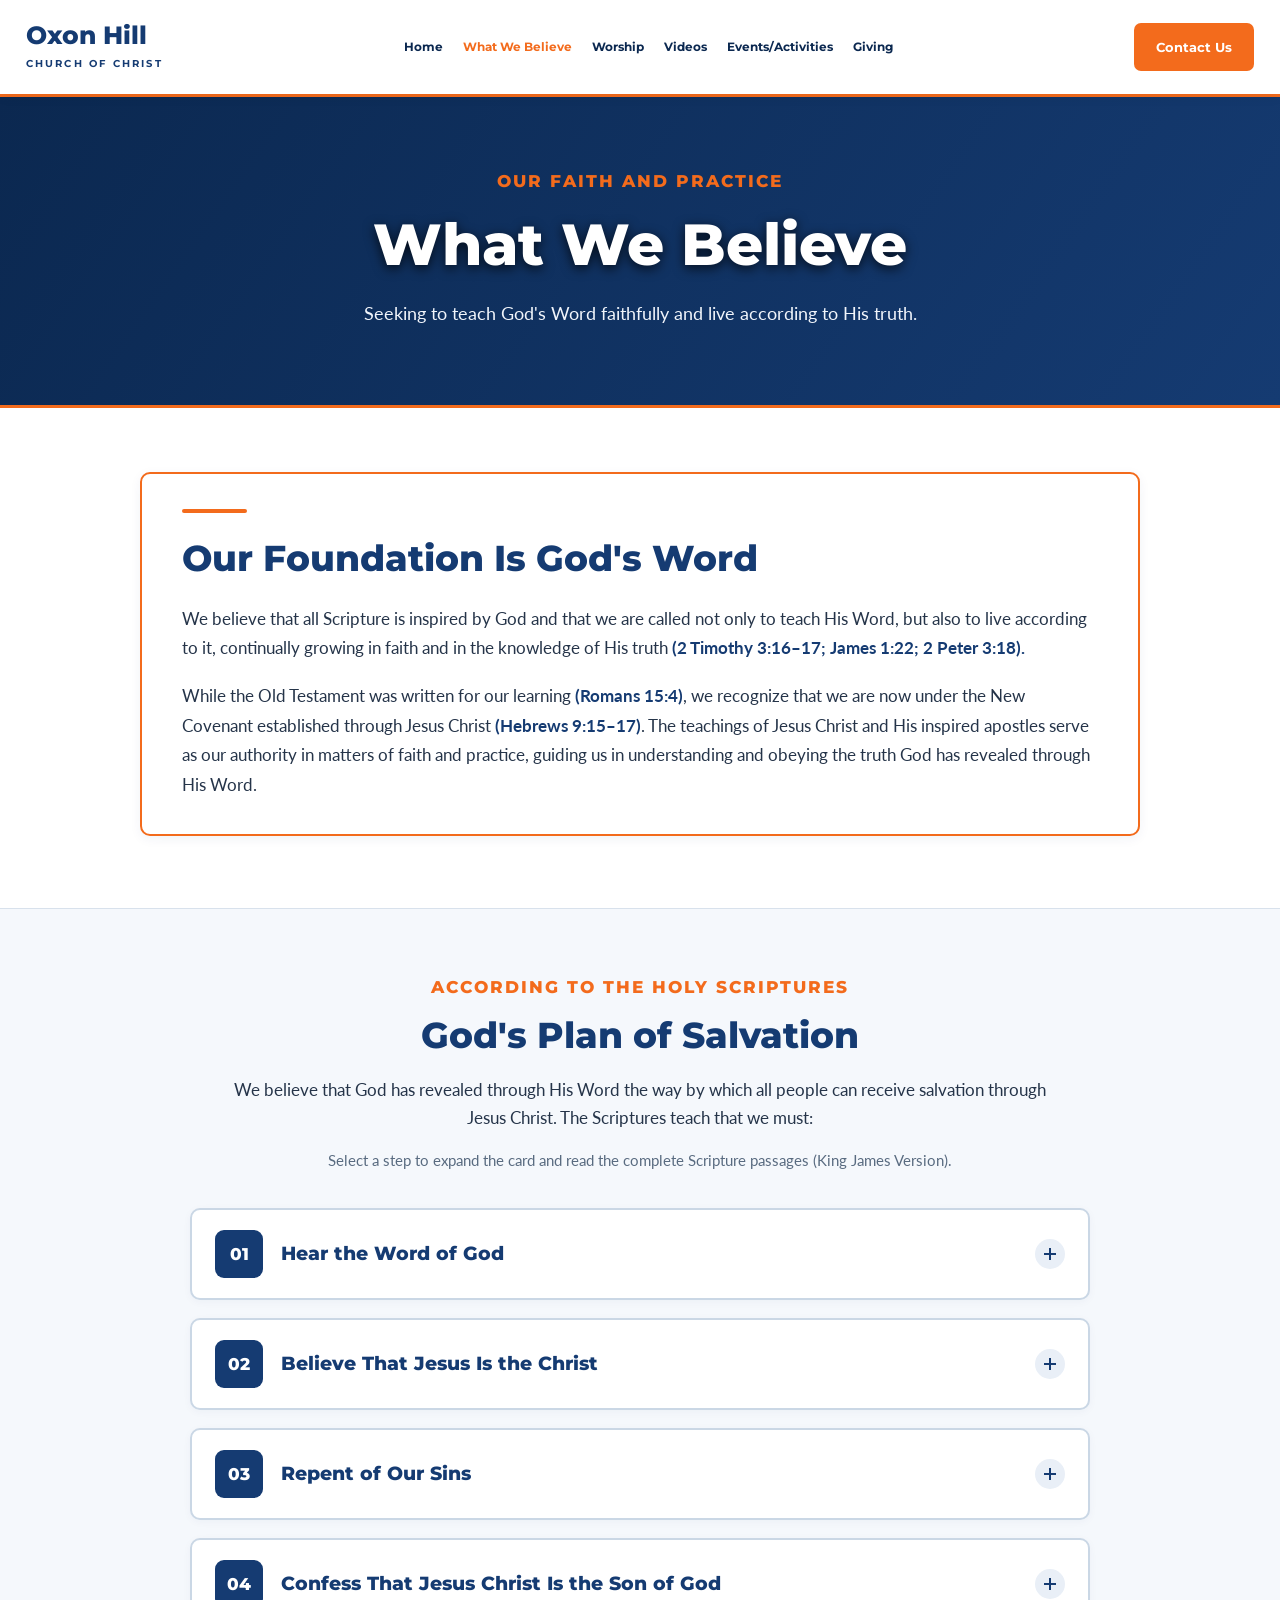
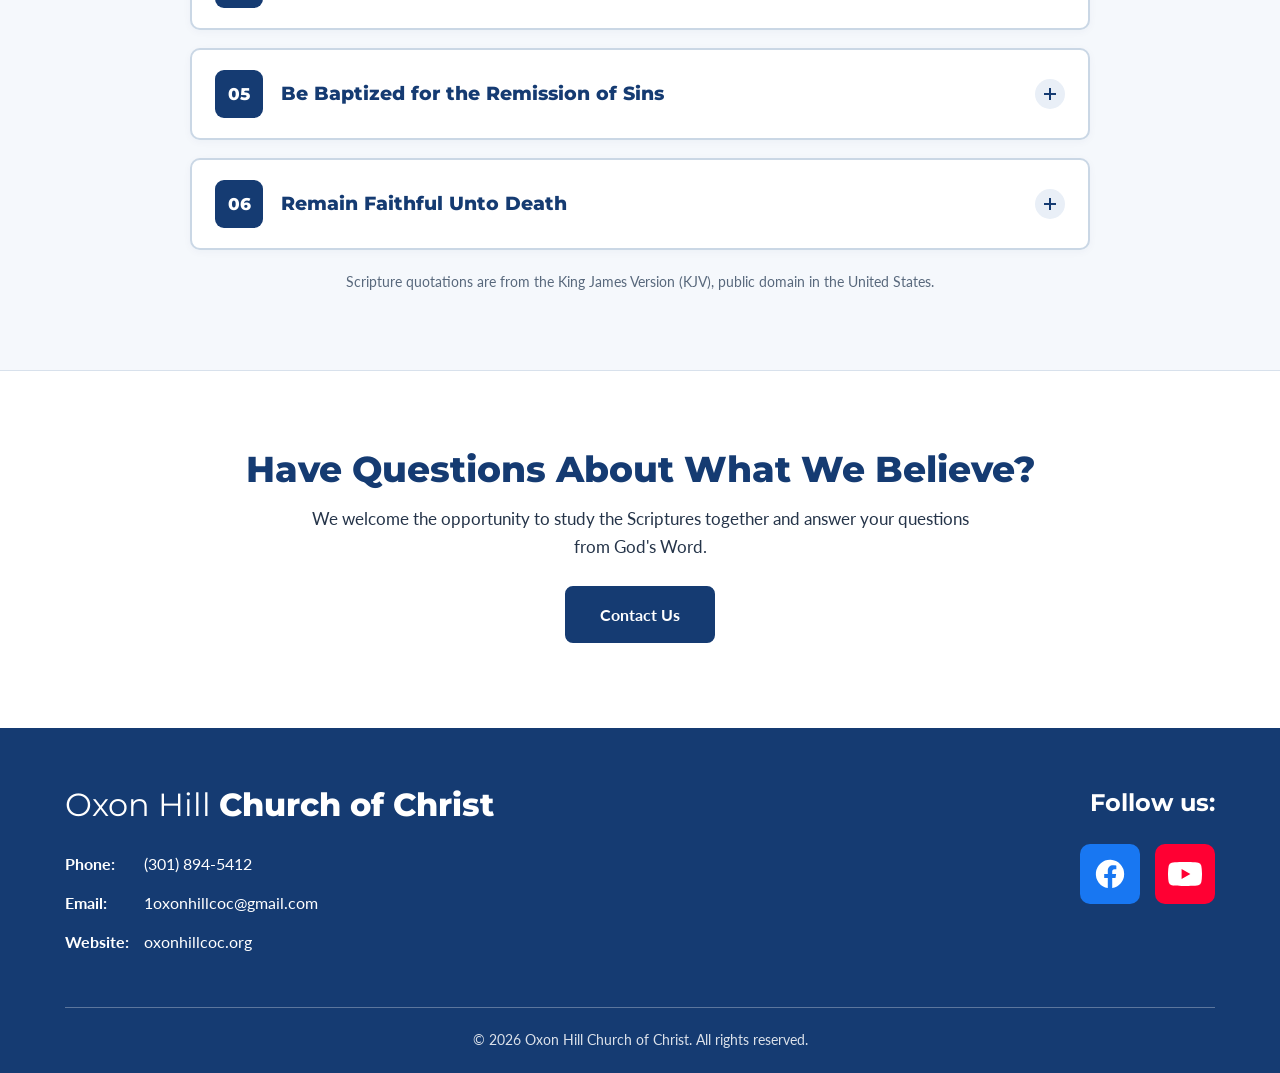
==== beliefs.html @ 33406e75 "Refactor mobile navigation and card animations" ====
<!DOCTYPE html>
<html lang="en">

<head>
  <meta charset="UTF-8">
  <meta name="viewport"
        content="width=device-width, initial-scale=1.0">

  <meta name="description"
        content="Learn what Oxon Hill Church of Christ believes about Scripture, the New Covenant, and God's plan of salvation.">

  <title>What We Believe | Oxon Hill Church of Christ</title>

  <!-- GOOGLE FONTS -->
  <link rel="preconnect" href="https://fonts.googleapis.com">
  <link rel="preconnect" href="https://fonts.gstatic.com" crossorigin>

  <link
    href="https://fonts.googleapis.com/css2?family=Lato:wght@400;700&family=Montserrat:wght@400;500;600;700;800;900&display=swap"
    rel="stylesheet">

  <link rel="stylesheet" href="./beliefs.css">
</head>

<body>

  <!-- OVAL SPOTLIGHT OVERLAY -->
  <div class="salvation-spotlight-overlay"
       aria-hidden="true"></div>

  <!-- HEADER -->
  <header class="site-header">

    <div class="header-container">

      <a href="./Index2.html"
         class="site-logo"
         aria-label="Oxon Hill Church of Christ Home">

        <span class="logo-name">Oxon Hill</span>
        <span class="logo-subtitle">CHURCH OF CHRIST</span>

      </a>

      <nav class="main-nav"
           id="main-navigation"
           aria-label="Main navigation">

        <a href="./Index2.html" class="nav-link">
          Home
        </a>

        <a href="./beliefs.html"
           class="nav-link active"
           aria-current="page">
          What We Believe
        </a>

        <a href="./worship.html" class="nav-link">
          Worship
        </a>

        <a href="./videos.html" class="nav-link">
          Videos
        </a>

        <a href="./events.html" class="nav-link">
          Events/Activities
        </a>

        <a href="./giving.html" class="nav-link">
          Giving
        </a>

      </nav>

      <button class="menu-toggle"
              type="button"
              aria-label="Toggle navigation"
              aria-controls="main-navigation"
              aria-expanded="false">

        <span></span>
        <span></span>
        <span></span>

      </button>

      <a href="./ContactPage.html" class="contact-button">
        Contact Us
      </a>

    </div>

  </header>

  <main>

    <!-- PAGE BANNER -->
    <section class="page-hero" aria-labelledby="page-title">

      <div class="hero-inner">

        <p class="eyebrow">Our Faith and Practice</p>

        <h1 id="page-title">What We Believe</h1>

        <p>
          Seeking to teach God's Word faithfully
          and live according to His truth.
        </p>

      </div>

    </section>

    <!-- OUR FOUNDATION -->
    <section class="beliefs-intro content-width"
             aria-labelledby="scripture-heading">

      <div class="intro-accent" aria-hidden="true"></div>

      <h2 id="scripture-heading">
        Our Foundation Is God's Word
      </h2>

      <p>
        We believe that all Scripture is inspired by God
        and that we are called not only to teach His Word,
        but also to live according to it, continually
        growing in faith and in the knowledge of His truth
        <span class="references">
          (2 Timothy 3:16–17; James 1:22; 2 Peter 3:18).
        </span>
      </p>

      <p>
        While the Old Testament was written for our learning
        <span class="references">(Romans 15:4)</span>,
        we recognize that we are now under the New Covenant
        established through Jesus Christ
        <span class="references">(Hebrews 9:15–17)</span>.
        The teachings of Jesus Christ and His inspired apostles
        serve as our authority in matters of faith and practice,
        guiding us in understanding and obeying the truth
        God has revealed through His Word.
      </p>

    </section>

    <!-- GOD'S PLAN OF SALVATION -->
    <section class="salvation-section"
             aria-labelledby="salvation-heading">

      <div class="content-width">

        <div class="section-intro">

          <p class="eyebrow">
            According to the Holy Scriptures
          </p>

          <h2 id="salvation-heading">
            God's Plan of Salvation
          </h2>

          <p>
            We believe that God has revealed through His Word
            the way by which all people can receive salvation
            through Jesus Christ. The Scriptures teach
            that we must:
          </p>

          <p class="expand-hint">
            Select a step to expand the card and read
            the complete Scripture passages
            (King James Version).
          </p>

        </div>

        <div class="steps-list">

          <!-- STEP 1: HEAR -->
          <details class="step-card">

            <summary>
              <span class="step-number">01</span>
              <span class="step-heading">
                Hear the Word of God
              </span>
              <span class="step-toggle" aria-hidden="true"></span>
            </summary>

            <div class="step-content">

              <p>
                Faith comes through hearing the Word of God.
                We must first hear the message of Christ
                to understand what God calls us to
                believe and obey.
              </p>

              <div class="passage-list">

                <blockquote class="scripture-passage">
                  <strong class="verse-reference">
                    Romans 10:17 (KJV)
                  </strong>
                  <p>
                    So then faith cometh by hearing,
                    and hearing by the word of God.
                  </p>
                </blockquote>

              </div>

            </div>

          </details>

          <!-- STEP 2: BELIEVE -->
          <details class="step-card">

            <summary>
              <span class="step-number">02</span>
              <span class="step-heading">
                Believe That Jesus Is the Christ
              </span>
              <span class="step-toggle" aria-hidden="true"></span>
            </summary>

            <div class="step-content">

              <p>
                We must believe that Jesus is the Christ,
                the Son of God, and trust in Him as
                the One through whom salvation is offered.
              </p>

              <div class="passage-list">

                <blockquote class="scripture-passage">
                  <strong class="verse-reference">
                    John 3:16 (KJV)
                  </strong>
                  <p>
                    For God so loved the world, that he gave
                    his only begotten Son, that whosoever
                    believeth in him should not perish,
                    but have everlasting life.
                  </p>
                </blockquote>

                <blockquote class="scripture-passage">
                  <strong class="verse-reference">
                    John 8:24 (KJV)
                  </strong>
                  <p>
                    I said therefore unto you, that ye shall
                    die in your sins: for if ye believe not
                    that I am he, ye shall die in your sins.
                  </p>
                </blockquote>

              </div>

            </div>

          </details>

          <!-- STEP 3: REPENT -->
          <details class="step-card">

            <summary>
              <span class="step-number">03</span>
              <span class="step-heading">
                Repent of Our Sins
              </span>
              <span class="step-toggle" aria-hidden="true"></span>
            </summary>

            <div class="step-content">

              <p>
                Repentance is a change of heart and direction:
                turning away from sin and turning toward
                God in obedience to His will.
              </p>

              <div class="passage-list">

                <blockquote class="scripture-passage">
                  <strong class="verse-reference">
                    Luke 13:3 (KJV)
                  </strong>
                  <p>
                    I tell you, Nay: but, except ye repent,
                    ye shall all likewise perish.
                  </p>
                </blockquote>

                <blockquote class="scripture-passage">
                  <strong class="verse-reference">
                    Acts 17:30 (KJV)
                  </strong>
                  <p>
                    And the times of this ignorance God
                    winked at; but now commandeth all men
                    every where to repent:
                  </p>
                </blockquote>

              </div>

            </div>

          </details>

          <!-- STEP 4: CONFESS -->
          <details class="step-card">

            <summary>
              <span class="step-number">04</span>
              <span class="step-heading">
                Confess That Jesus Christ Is the Son of God
              </span>
              <span class="step-toggle" aria-hidden="true"></span>
            </summary>

            <div class="step-content">

              <p>
                Our faith in Christ is not something to conceal.
                We openly confess our belief in Jesus Christ
                and acknowledge Him as Lord.
              </p>

              <div class="passage-list">

                <blockquote class="scripture-passage">
                  <strong class="verse-reference">
                    Romans 10:9 (KJV)
                  </strong>
                  <p>
                    That if thou shalt confess with thy mouth
                    the Lord Jesus, and shalt believe in thine
                    heart that God hath raised him from the
                    dead, thou shalt be saved.
                  </p>
                </blockquote>

                <blockquote class="scripture-passage">
                  <strong class="verse-reference">
                    Romans 10:10 (KJV)
                  </strong>
                  <p>
                    For with the heart man believeth unto
                    righteousness; and with the mouth
                    confession is made unto salvation.
                  </p>
                </blockquote>

              </div>

            </div>

          </details>

          <!-- STEP 5: BAPTISM -->
          <details class="step-card">

            <summary>
              <span class="step-number">05</span>
              <span class="step-heading">
                Be Baptized for the Remission of Sins
              </span>
              <span class="step-toggle" aria-hidden="true"></span>
            </summary>

            <div class="step-content">

              <p>
                The Scriptures connect baptism with calling
                on the Lord, the washing away of sins,
                and salvation. We teach baptism as part
                of the response of faith and obedience
                to the gospel.
              </p>

              <div class="passage-list">

                <blockquote class="scripture-passage">
                  <strong class="verse-reference">
                    Acts 22:16 (KJV)
                  </strong>
                  <p>
                    And now why tarriest thou? arise, and
                    be baptized, and wash away thy sins,
                    calling on the name of the Lord.
                  </p>
                </blockquote>

                <blockquote class="scripture-passage">
                  <strong class="verse-reference">
                    1 Peter 3:21 (KJV)
                  </strong>
                  <p>
                    The like figure whereunto even baptism
                    doth also now save us (not the putting
                    away of the filth of the flesh, but the
                    answer of a good conscience toward God,)
                    by the resurrection of Jesus Christ:
                  </p>
                </blockquote>

                <blockquote class="scripture-passage">
                  <strong class="verse-reference">
                    Mark 16:16 (KJV)
                  </strong>
                  <p>
                    He that believeth and is baptized shall
                    be saved; but he that believeth not
                    shall be damned.
                  </p>
                </blockquote>

              </div>

            </div>

          </details>

          <!-- STEP 6: REMAIN FAITHFUL -->
          <details class="step-card">

            <summary>
              <span class="step-number">06</span>
              <span class="step-heading">
                Remain Faithful Unto Death
              </span>
              <span class="step-toggle" aria-hidden="true"></span>
            </summary>

            <div class="step-content">

              <p>
                Following Christ is a lifelong commitment.
                We strive to remain faithful to Him,
                even in the face of hardship,
                with the hope of the crown of life.
              </p>

              <div class="passage-list">

                <blockquote class="scripture-passage">
                  <strong class="verse-reference">
                    Revelation 2:10 (KJV)
                  </strong>
                  <p>
                    Fear none of those things which thou
                    shalt suffer: behold, the devil shall
                    cast some of you into prison, that ye
                    may be tried; and ye shall have
                    tribulation ten days: be thou faithful
                    unto death, and I will give thee
                    a crown of life.
                  </p>
                </blockquote>

              </div>

            </div>

          </details>

        </div>

        <p class="translation-note">
          Scripture quotations are from the
          King James Version (KJV),
          public domain in the United States.
        </p>

      </div>

    </section>

    <!-- CLOSING INVITATION -->
    <section class="closing-section content-width">

      <h2>Have Questions About What We Believe?</h2>

      <p>
        We welcome the opportunity to study the Scriptures
        together and answer your questions from God's Word.
      </p>

      <a href="./ContactPage.html" class="closing-button">
        Contact Us
      </a>

    </section>

  </main>

  <!-- FOOTER -->
  <footer class="site-footer">

    <div class="footer-container">

      <div class="footer-left">

        <h2 class="footer-church-name">
          Oxon Hill <strong>Church of Christ</strong>
        </h2>

        <div class="footer-contact">

          <p>
            <span class="footer-contact-label">Phone:</span>
            <a href="tel:3018945412">
              (301) 894-5412
            </a>
          </p>

          <p>
            <span class="footer-contact-label">Email:</span>
            <a href="mailto:1oxonhillcoc@gmail.com">
              1oxonhillcoc@gmail.com
            </a>
          </p>

          <p>
            <span class="footer-contact-label">Website:</span>
            <a href="https://oxonhillcoc.org">
              oxonhillcoc.org
            </a>
          </p>

        </div>

      </div>

      <div class="footer-right">

        <h3>Follow us:</h3>

        <div class="footer-social-links">

          <!-- FACEBOOK -->
          <a
            href="https://www.facebook.com/p/Oxon-Hill-Church-of-Christ-100064627841522/"
            class="footer-social-icon footer-facebook"
            aria-label="Follow us on Facebook"
            title="Facebook"
            target="_blank"
            rel="noopener noreferrer">

            <svg viewBox="0 0 24 24"
                 aria-hidden="true"
                 focusable="false">

              <path fill="currentColor"
                d="M22 12a10 10 0 1 0-11.56 9.88v-6.99H7.9V12h2.54V9.8c0-2.51 1.49-3.89 3.78-3.89 1.1 0 2.25.2 2.25.2v2.47H15.2c-1.25 0-1.64.77-1.64 1.56V12h2.78l-.44 2.89h-2.34v6.99A10 10 0 0 0 22 12Z">
              </path>

            </svg>

          </a>

          <!-- YOUTUBE -->
          <a
            href="https://www.youtube.com/channel/UCO5NVNcjxsgcHHzc_xCSlww"
            class="footer-social-icon footer-youtube"
            aria-label="Follow us on YouTube"
            title="YouTube"
            target="_blank"
            rel="noopener noreferrer">

            <svg viewBox="0 0 24 24"
                 aria-hidden="true"
                 focusable="false">

              <path fill="currentColor"
                d="M23.5 6.2a3 3 0 0 0-2.1-2.1C19.5 3.6 12 3.6 12 3.6s-7.5 0-9.4.5A3 3 0 0 0 .5 6.2 31 31 0 0 0 0 12a31 31 0 0 0 .5 5.8 3 3 0 0 0 2.1 2.1c1.9.5 9.4.5 9.4.5s7.5 0 9.4-.5a3 3 0 0 0 2.1-2.1A31 31 0 0 0 24 12a31 31 0 0 0-.5-5.8ZM9.6 15.6V8.4l6.2 3.6-6.2 3.6Z">
              </path>

            </svg>

          </a>

        </div>

      </div>

    </div>

    <div class="footer-bottom">
      <p>
        &copy; 2026 Oxon Hill Church of Christ.
        All rights reserved.
      </p>
    </div>

  </footer>

  <!-- MOBILE NAVIGATION -->
  <script>
    const menuToggle =
      document.querySelector(".menu-toggle");

    const mainNav =
      document.querySelector(".main-nav");

    menuToggle.addEventListener("click", function () {
      const isOpen = mainNav.classList.toggle("open");

      menuToggle.setAttribute(
        "aria-expanded",
        String(isOpen)
      );
    });

    mainNav.querySelectorAll("a").forEach(function (link) {
      link.addEventListener("click", function () {
        mainNav.classList.remove("open");
        menuToggle.setAttribute("aria-expanded", "false");
      });
    });
  </script>

  <!-- OVAL SPOTLIGHT AND CARD ANIMATIONS -->
  <script>
    const salvationSection =
      document.querySelector(".salvation-section");

    const spotlightOverlay =
      document.querySelector(".salvation-spotlight-overlay");

    const salvationCards =
      document.querySelectorAll(".step-card");

    const reducedMotion =
      window.matchMedia("(prefers-reduced-motion: reduce)");

    /*
      SPOTLIGHT:
      Activate when the center of the viewport
      enters the salvation section.
    */

    function updateSalvationSpotlight() {
      const rect =
        salvationSection.getBoundingClientRect();

      const viewportMiddle = window.innerHeight / 2;

      const isActive =
        rect.top <= viewportMiddle &&
        rect.bottom >= viewportMiddle;

      spotlightOverlay.classList.toggle(
        "active",
        isActive
      );

      salvationSection.classList.toggle(
        "spotlight-active",
        isActive
      );
    }

    window.addEventListener(
      "scroll",
      updateSalvationSpotlight,
      { passive: true }
    );

    window.addEventListener(
      "resize",
      updateSalvationSpotlight
    );

    updateSalvationSpotlight();

    /*
      WIGGLE:
      Each card starts wiggling when it becomes
      visible within the salvation section.

      Once clicked, only that card stops wiggling.
      Other untouched cards continue.
    */

    const cardObserver = new IntersectionObserver(
      function (entries) {
        entries.forEach(function (entry) {
          const card = entry.target;

          if (card.classList.contains("card-visited")) {
            return;
          }

          card.classList.toggle(
            "card-wiggle",
            entry.isIntersecting
          );
        });
      },
      {
        threshold: 0.15
      }
    );

    salvationCards.forEach(function (card, index) {
      card.style.setProperty(
        "--wiggle-delay",
        (index * 0.22) + "s"
      );

      cardObserver.observe(card);
    });

    /*
      SCROLL UNRAVEL:
      Smoothly animate the height of each details
      element when opening and closing.

      The original HTML details behavior is
      preserved for accessibility.
    */

    salvationCards.forEach(function (card) {

      const summary = card.querySelector("summary");

      let currentAnimation = null;
      let isAnimating = false;

      function finishAnimation(open) {
        card.open = open;

        card.style.height = "";
        card.style.overflow = "";

        isAnimating = false;
        currentAnimation = null;
      }

      function animateCard(open) {

        if (currentAnimation) {
          currentAnimation.cancel();
          currentAnimation = null;
        }

        isAnimating = true;

        const startHeight =
          card.getBoundingClientRect().height;

        /*
          Open temporarily so the browser can
          measure the full expanded height.
        */

        card.open = true;

        card.style.height = "auto";

        const fullHeight = card.scrollHeight;

        const summaryHeight =
          summary.getBoundingClientRect().height;

        const endHeight =
          open ? fullHeight : summaryHeight;

        card.style.height = startHeight + "px";
        card.style.overflow = "hidden";

        if (reducedMotion.matches) {
          finishAnimation(open);
          return;
        }

        /*
          750 milliseconds gives a slower,
          scroll-like unfolding motion.
        */

        currentAnimation = card.animate(
          [
            { height: startHeight + "px" },
            { height: endHeight + "px" }
          ],
          {
            duration: 750,
            easing: "cubic-bezier(0.22, 1, 0.36, 1)"
          }
        );

        const animation = currentAnimation;

        animation.onfinish = function () {
          if (currentAnimation === animation) {
            finishAnimation(open);
          }
        };

        animation.oncancel = function () {
          if (currentAnimation === animation) {
            currentAnimation = null;
            isAnimating = false;
            card.style.height = "";
            card.style.overflow = "";
          }
        };
      }

      summary.addEventListener("click", function (event) {

        event.preventDefault();

        /*
          Stop the wiggle permanently for this
          card during the current page visit.
        */

        card.classList.remove("card-wiggle");
        card.classList.add("card-visited");

        cardObserver.unobserve(card);

        /*
          Ignore repeated clicks while the
          unfolding animation is running.
        */

        if (isAnimating) {
          return;
        }

        animateCard(!card.open);
      });

    });
  </script>

</body>
</html>
---- beliefs.css ----
/* ======================================
   OXON HILL CHURCH OF CHRIST
   WHAT WE BELIEVE
====================================== */

:root {
  --navy: #153b72;
  --navy-dark: #0b2850;
  --orange: #f36b1c;
  --orange-dark: #b7470b;
  --white: #ffffff;
  --text: #253449;
  --border: #d8e1ec;
  --soft: #f5f8fc;
}

/* GLOBAL */

* {
  box-sizing: border-box;
}

html {
  scroll-behavior: smooth;
}

body {
  margin: 0;
  background: var(--white);
  color: var(--text);
  font-family: "Lato", Arial, sans-serif;
  line-height: 1.7;
}

a {
  text-decoration: none;
}

a:focus-visible,
summary:focus-visible,
button:focus-visible {
  outline: 3px solid var(--orange);
  outline-offset: 4px;
}

.content-width {
  max-width: 1150px;
  margin-left: auto;
  margin-right: auto;
  padding-left: 25px;
  padding-right: 25px;
}

/* ======================================
   HEADER
====================================== */

.site-header {
  width: 100%;
  background: var(--white);
  padding: 0;
  box-shadow: 0 2px 12px rgba(0, 0, 0, 0.07);
  position: relative;
  z-index: 100;
}

.header-container {
  width: min(1320px, 96%);
  max-width: 1320px;
  min-height: 94px;
  margin: auto;
  display: flex;
  align-items: center;
  justify-content: space-between;
  gap: 22px;
}

/* CHURCH NAME */

.site-logo {
  display: flex;
  flex-direction: column;
  flex-shrink: 0;
  color: var(--navy);
}

.logo-name {
  font-family: "Montserrat", Arial, sans-serif;
  font-size: 25px;
  font-weight: 800;
  line-height: 1.1;
}

.logo-subtitle {
  font-family: "Montserrat", Arial, sans-serif;
  font-size: 10px;
  font-weight: 700;
  letter-spacing: 2.2px;
  margin-top: 5px;
}

/* NAVIGATION */

.main-nav {
  display: flex;
  align-items: center;
  justify-content: center;
  flex-wrap: nowrap;
  gap: 20px;
  padding: 0;
  margin: 0;
}

.main-nav .nav-link {
  display: inline-block;
  min-height: 0;
  padding: 0;
  background: transparent;
  color: var(--navy-dark);
  border: none;
  border-radius: 0;
  box-shadow: none;
  font-family: "Montserrat", Arial, sans-serif;
  font-size: 12px;
  font-weight: 700;
  white-space: nowrap;
  text-align: center;
  cursor: pointer;

  transition:
    color .25s ease,
    transform .25s ease;
}

.main-nav .nav-link:hover {
  background: transparent;
  color: var(--orange);
  border: none;
  box-shadow: none;
  transform: translateY(-2px);
}

.main-nav .nav-link.active,
.main-nav .nav-link[aria-current="page"] {
  background: transparent;
  color: var(--orange);
  border: none;
  box-shadow: none;
}

.main-nav .nav-link.active:hover,
.main-nav .nav-link[aria-current="page"]:hover {
  transform: translateY(-2px);
  box-shadow: none;
}

/* CONTACT BUTTON */

.contact-button {
  display: inline-block;
  flex-shrink: 0;
  padding: 13px 22px;
  background: var(--orange);
  color: var(--white);
  border: none;
  border-radius: 7px;
  font-family: "Montserrat", Arial, sans-serif;
  font-size: 13px;
  font-weight: 700;
  text-align: center;
  white-space: nowrap;

  transition:
    background .25s ease,
    transform .25s ease,
    box-shadow .25s ease;
}

.contact-button:hover {
  background: var(--orange-dark);
  border: none;
  transform: translateY(-3px);
  box-shadow: 0 8px 20px rgba(243,107,28,.22);
}

/* MOBILE MENU BUTTON */

.menu-toggle {
  display: none;
  background: none;
  border: none;
  cursor: pointer;
  padding: 10px;
}

.menu-toggle span {
  display: block;
  width: 25px;
  height: 3px;
  background: var(--navy);
  margin: 5px 0;
  border-radius: 3px;
}

/* ======================================
   PAGE HERO
====================================== */

.page-hero {
  background: linear-gradient(
    125deg,
    var(--navy-dark),
    var(--navy)
  );

  color: var(--white);
  border-top: 3px solid var(--orange);
  border-bottom: 3px solid var(--orange);
  text-align: center;
}

.hero-inner {
  max-width: 900px;
  margin: auto;
  padding: 72px 25px 76px;
}

/* ENLARGED SECTION LABELS */

.eyebrow {
  margin: 0 0 12px;
  color: var(--orange);
  font-family: "Montserrat", Arial, sans-serif;
  font-size: 1.05rem;
  font-weight: 800;
  letter-spacing: 0.12em;
  line-height: 1.5;
  text-transform: uppercase;
}

.page-hero .eyebrow {
  color: var(--orange);
}

/* WHAT WE BELIEVE FADE-IN */

.page-hero h1 {
  margin: 0 0 15px;
  color: var(--white);
  font-family: "Montserrat", Arial, sans-serif;
  font-size: clamp(2.1rem, 4.5vw, 3.6rem);
  line-height: 1.35;
  font-weight: 800;

  text-shadow: 0 3px 12px rgba(0,0,0,.75);

  animation: heroFadeIn 1.5s ease-out both;
}

@keyframes heroFadeIn {
  from {
    opacity: 0;
    transform: translateY(20px);
  }

  to {
    opacity: 1;
    transform: translateY(0);
  }
}

.page-hero p:last-child {
  margin: 0;
  font-size: 1.1rem;
  color: #f1f5fb;
}

/* ======================================
   OUR FOUNDATION SECTION
====================================== */

.beliefs-intro {
  position: relative;
  max-width: 1000px;
  margin-top: 64px;
  margin-bottom: 72px;
  padding: 35px 40px;
  background: var(--white);

  border: 2px solid var(--orange);
  border-radius: 10px;

  box-shadow: 0 3px 12px rgba(21,59,114,.06);

  transition:
    transform .3s ease,
    box-shadow .3s ease,
    border-color .3s ease;
}

.beliefs-intro:hover {
  transform: translateY(-6px);

  box-shadow:
    0 14px 30px rgba(21,59,114,.16),
    0 0 10px rgba(243,107,28,.14);

  border-color: var(--orange-dark);
}

.intro-accent {
  height: 4px;
  width: 65px;
  background: var(--orange);
  border-radius: 4px;
  margin-bottom: 22px;
}

.beliefs-intro h2,
.section-intro h2,
.closing-section h2 {
  color: var(--navy);
  font-family: "Montserrat", Arial, sans-serif;
  font-size: clamp(1.6rem, 3vw, 2.25rem);
  line-height: 1.3;
  font-weight: 800;
}

.beliefs-intro h2 {
  margin: 0 0 22px;
}

.beliefs-intro p {
  font-size: 1.08rem;
  margin: 0 0 19px;
}

.beliefs-intro p:last-child {
  margin-bottom: 0;
}

.references {
  color: var(--navy);
  font-weight: 700;
}

/* ======================================
   SALVATION SECTION
====================================== */

.salvation-section {
  padding: 66px 0 76px;
  background: var(--soft);
  border-top: 1px solid var(--border);
  border-bottom: 1px solid var(--border);
  position: relative;
  z-index: auto;
  transition: box-shadow 0.6s ease;
}

.section-intro {
  text-align: center;
  max-width: 820px;
  margin: 0 auto 35px;
}

.section-intro h2 {
  margin: 0 0 17px;
}

.section-intro > p:not(.eyebrow) {
  margin: 0 auto 15px;
  font-size: 1.05rem;
}

.section-intro .expand-hint {
  font-size: .92rem !important;
  color: #596b80;
}

/* ======================================
   EXPANDABLE SALVATION CARDS
====================================== */

.steps-list {
  max-width: 900px;
  margin: auto;
  display: grid;
  gap: 18px;
}

.step-card {
  position: relative;
  background: var(--white);
  border: 2px solid #cad7e5;
  border-radius: 10px;
  overflow: hidden;

  box-shadow: 0 2px 8px rgba(21,59,114,.04);

  transition:
    border-color .3s ease,
    box-shadow .3s ease,
    transform .3s ease;
}

/* POP-OUT EFFECT */

.step-card:hover {
  transform: translateY(-6px) scale(1.01);
  border-color: var(--orange);

  box-shadow:
    0 14px 28px rgba(21,59,114,.16),
    0 0 8px rgba(243,107,28,.12);

  z-index: 2;
}

/* OPEN CARD STYLING */

.step-card[open] {
  border-color: var(--orange);

  box-shadow:
    0 8px 22px rgba(21,59,114,.12);
}

.step-card[open]:hover {
  transform: translateY(-6px) scale(1.01);

  box-shadow:
    0 14px 28px rgba(21,59,114,.18),
    0 0 8px rgba(243,107,28,.12);
}

.step-card summary {
  display: flex;
  align-items: center;
  gap: 18px;
  padding: 20px 23px;
  cursor: pointer;
  list-style: none;
}

.step-card summary::-webkit-details-marker {
  display: none;
}

.step-number {
  display: flex;
  flex: none;
  align-items: center;
  justify-content: center;
  width: 48px;
  height: 48px;
  border-radius: 9px;
  background: var(--navy);
  color: var(--white);
  font-family: "Montserrat", Arial, sans-serif;
  font-size: 1.05rem;
  font-weight: 800;
}

.step-heading {
  flex: 1;
  color: var(--navy);
  font-family: "Montserrat", Arial, sans-serif;
  font-size: clamp(1rem, 2vw, 1.17rem);
  font-weight: 800;
  line-height: 1.4;
}

/* ======================================
   PLUS / MINUS ICON
====================================== */

.step-toggle {
  position: relative;
  flex: none;
  width: 30px;
  height: 30px;
  border-radius: 50%;
  background: #e9eff7;
}

.step-toggle::before,
.step-toggle::after {
  content: "";
  position: absolute;
  top: 50%;
  left: 50%;
  width: 12px;
  height: 2px;
  background: var(--navy);
  transform: translate(-50%, -50%);
}

.step-toggle::after {
  transform: translate(-50%, -50%) rotate(90deg);
  transition: transform .2s ease;
}

.step-card[open] .step-toggle::after {
  transform: translate(-50%, -50%) rotate(0);
}

/* ======================================
   EXPANDED CARD CONTENT
====================================== */

.step-content {
  padding: 0 25px 25px 89px;
  border-top: 1px solid var(--border);
}

.step-content > p {
  margin: 20px 0 16px;
}

/* SCRIPTURE PASSAGES */

.passage-list {
  display: grid;
  gap: 14px;
  margin-top: 18px;
}

.scripture-passage {
  margin: 0;
  padding: 18px 20px;
  border-left: 4px solid var(--orange);
  background: #f5f8fc;
  border-radius: 0 8px 8px 0;
}

.verse-reference {
  display: block;
  color: var(--navy);
  font-family: "Montserrat", Arial, sans-serif;
  font-size: .98rem;
  margin-bottom: 8px;
}

.scripture-passage p {
  margin: 0;
  line-height: 1.75;
}

.translation-note {
  max-width: 900px;
  margin: 20px auto 0;
  color: #58687c;
  font-size: .88rem;
  text-align: center;
}

/* ======================================
   CLOSING SECTION
====================================== */

.closing-section {
  text-align: center;
  padding-top: 75px;
  padding-bottom: 85px;
}

.closing-section h2 {
  margin: 0 0 12px;
}

.closing-section p {
  margin: 0 auto 24px;
  max-width: 670px;
  font-size: 1.05rem;
}

.closing-button {
  display: inline-block;
  background: var(--navy);
  color: var(--white);
  border: 3px solid var(--navy);
  border-radius: 8px;
  padding: 12px 32px;
  font-weight: 700;

  transition:
    transform .2s ease,
    border-color .2s ease,
    background .2s ease;
}

.closing-button:hover {
  background: var(--navy-dark);
  border-color: var(--orange);
  transform: translateY(-3px);
}

/* ======================================
   FOOTER
====================================== */

.site-footer {
  width: 100%;
  background: var(--navy);
  color: var(--white);
  padding: 55px 25px 20px;
}

.footer-container {
  max-width: 1150px;
  margin: 0 auto;
  display: flex;
  justify-content: space-between;
  align-items: flex-start;
  gap: 40px;
}

.footer-left {
  flex: 1;
}

.footer-church-name {
  margin: 0 0 22px;
  color: var(--white);
  font-family: "Montserrat", Arial, sans-serif;
  font-size: clamp(1.5rem, 2.5vw, 2.1rem);
  font-weight: 400;
  line-height: 1.4;
}

.footer-church-name strong {
  font-weight: 800;
}

.footer-contact p {
  margin: 0 0 12px;
  color: var(--white);
  font-size: 1rem;
}

.footer-contact-label {
  display: inline-block;
  min-width: 75px;
  font-weight: 700;
}

.footer-contact a {
  color: var(--white);
  transition: color .25s ease;
}

.footer-contact a:hover {
  color: var(--orange);
  text-decoration: underline;
}

.footer-right {
  min-width: 200px;
  text-align: right;
}

.footer-right h3 {
  margin: 0 0 20px;
  color: var(--white);
  font-family: "Montserrat", Arial, sans-serif;
  font-size: 1.5rem;
  font-weight: 700;
}

.footer-social-links {
  display: flex;
  justify-content: flex-end;
  align-items: center;
  gap: 15px;
}

.footer-social-icon {
  display: inline-flex;
  justify-content: center;
  align-items: center;
  width: 60px;
  height: 60px;
  color: var(--white);
  border-radius: 10px;

  transition:
    transform .25s ease,
    box-shadow .25s ease;
}

.footer-social-icon svg {
  width: 34px;
  height: 34px;
}

.footer-facebook {
  background: #1877f2;
}

.footer-youtube {
  background: #ff0033;
}

.footer-social-icon:hover {
  transform: translateY(-4px) scale(1.04);
  box-shadow: 0 7px 16px rgba(0,0,0,.22);
}

.footer-bottom {
  max-width: 1150px;
  margin: 40px auto 0;
  padding-top: 20px;
  border-top: 1px solid rgba(255,255,255,.3);
  text-align: center;
}

.footer-bottom p {
  margin: 0;
  color: rgba(255,255,255,.85);
  font-size: .9rem;
}

/* ======================================
   TABLET
====================================== */

@media (max-width: 900px) {

  .footer-container {
    gap: 25px;
  }
}

/* ======================================
   MOBILE
====================================== */

@media (max-width: 600px) {

  .hero-inner {
    padding: 52px 18px 58px;
  }

  .content-width {
    padding-left: 15px;
    padding-right: 15px;
  }

  .beliefs-intro {
    margin-top: 40px;
    margin-bottom: 45px;
    padding: 25px 20px;
  }

  .beliefs-intro p {
    font-size: 1rem;
  }

  .salvation-section {
    padding: 45px 0 55px;
  }

  .step-card summary {
    gap: 12px;
    padding: 16px 14px;
  }

  .step-number {
    width: 40px;
    height: 40px;
    font-size: .9rem;
  }

  .step-heading {
    font-size: .98rem;
  }

  .step-content {
    padding: 0 16px 20px;
  }

  .closing-section {
    padding-top: 55px;
    padding-bottom: 60px;
  }

  .site-footer {
    padding: 40px 20px 20px;
  }

  .footer-container {
    flex-direction: column;
    align-items: flex-start;
    gap: 35px;
  }

  .footer-church-name {
    font-size: 1.5rem;
  }

  .footer-contact p {
    overflow-wrap: anywhere;
  }

  .footer-right {
    min-width: 0;
    text-align: left;
  }

  .footer-social-links {
    justify-content: flex-start;
  }

  .footer-bottom {
    margin-top: 35px;
  }
}

/* ======================================
   TABLET HEADER
====================================== */

@media (max-width: 1100px) {

  .site-header .header-container {
    flex-wrap: wrap;
    justify-content: space-between;
    padding: 18px 0;
  }

  .site-header .main-nav {
    order: 3;
    width: 100%;
    justify-content: center;
    flex-wrap: wrap;
    gap: 16px;
  }
}

/* ======================================
   MOBILE HEADER
====================================== */

@media (max-width: 700px) {

  .site-header .header-container {
    width: 92%;
    min-height: 75px;
    gap: 10px;
  }

  .site-header .logo-name {
    font-size: 21px;
  }

  .site-header .logo-subtitle {
    font-size: 8px;
    letter-spacing: 1.8px;
  }

  .site-header .menu-toggle {
    display: block;
    margin-left: auto;
    order: 1;
  }

  .site-header .main-nav {
    display: none;
    order: 3;
    width: 100%;
    flex-direction: column;
    align-items: stretch;
    flex-wrap: nowrap;
    gap: 0;
    padding: 12px 0;
    border-top: 1px solid var(--border);
  }

  .site-header .main-nav.open {
    display: flex;
  }

  .site-header .main-nav .nav-link {
    display: block;
    padding: 13px 10px;
    font-size: 13px;
    text-align: left;
  }

  .site-header .contact-button {
    order: 2;
    padding: 10px 13px;
    font-size: 11px;
  }
}

/* ======================================
   OVAL SALVATION SPOTLIGHT EFFECT
====================================== */

/* Fixed overlay creates soft oval lighting */

.salvation-spotlight-overlay {
  position: fixed;
  inset: 0;

  background: radial-gradient(
    ellipse 65% 58% at center,
    rgba(5, 15, 35, 0) 0%,
    rgba(5, 15, 35, 0.05) 30%,
    rgba(5, 15, 35, 0.35) 60%,
    rgba(5, 15, 35, 0.78) 100%
  );

  opacity: 0;
  visibility: hidden;
  pointer-events: none;
  z-index: 150;

  transition:
    opacity 0.7s ease,
    visibility 0.7s ease;
}

/* Spotlight activates */

.salvation-spotlight-overlay.active {
  opacity: 1;
  visibility: visible;
}

/* Allow oval shading across the section */

.salvation-section.spotlight-active {
  z-index: auto;
  box-shadow: 0 0 45px rgba(243, 107, 28, 0.15);
}

/* ======================================
   REDUCED MOTION
====================================== */

@media (prefers-reduced-motion: reduce) {

  html {
    scroll-behavior: auto;
  }

  .page-hero h1 {
    animation: none;
  }

  .nav-link,
  .contact-button,
  .beliefs-intro,
  .step-card,
  .step-toggle::after,
  .closing-button,
  .footer-social-icon,
  .footer-contact a,
  .salvation-spotlight-overlay,
  .salvation-section {
    transition: none;
  }

  .nav-link:hover,
  .contact-button:hover,
  .beliefs-intro:hover,
  .step-card:hover,
  .step-card[open]:hover,
  .closing-button:hover,
  .footer-social-icon:hover {
    transform: none;
  }
}
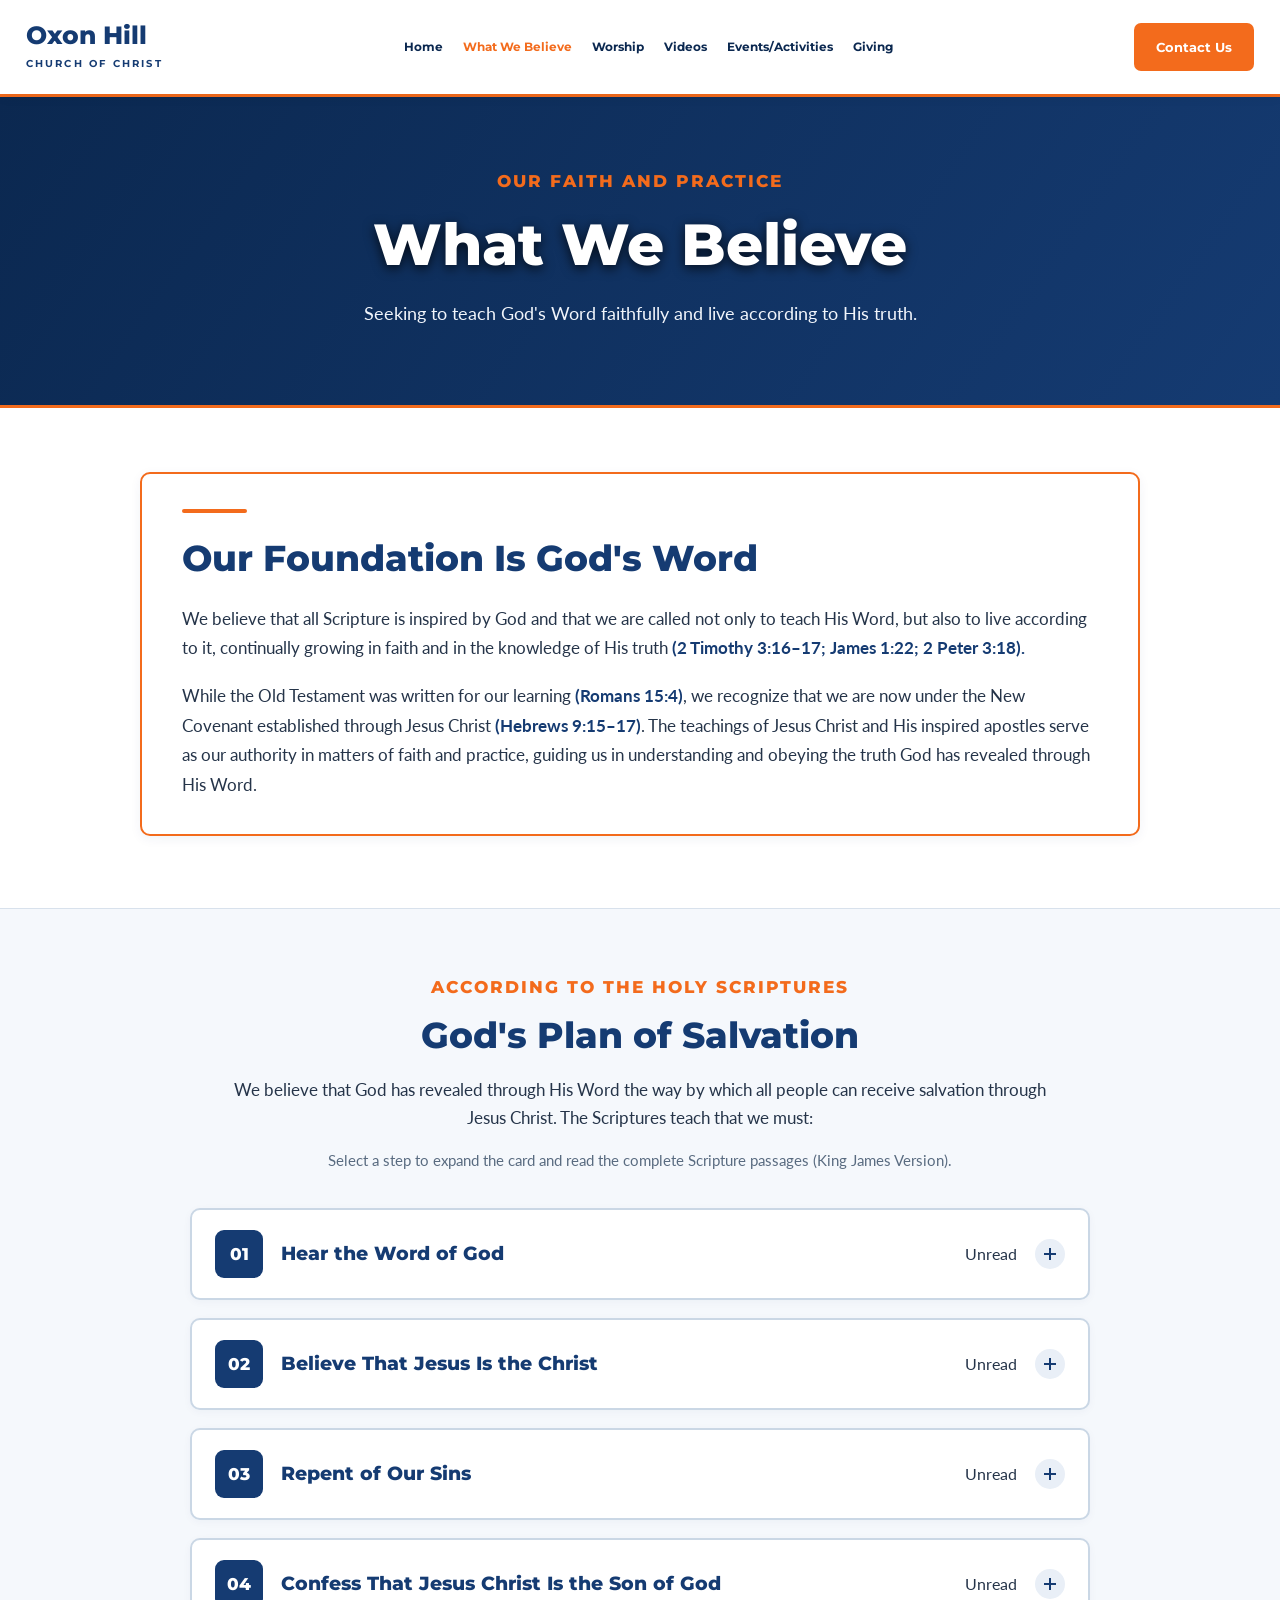
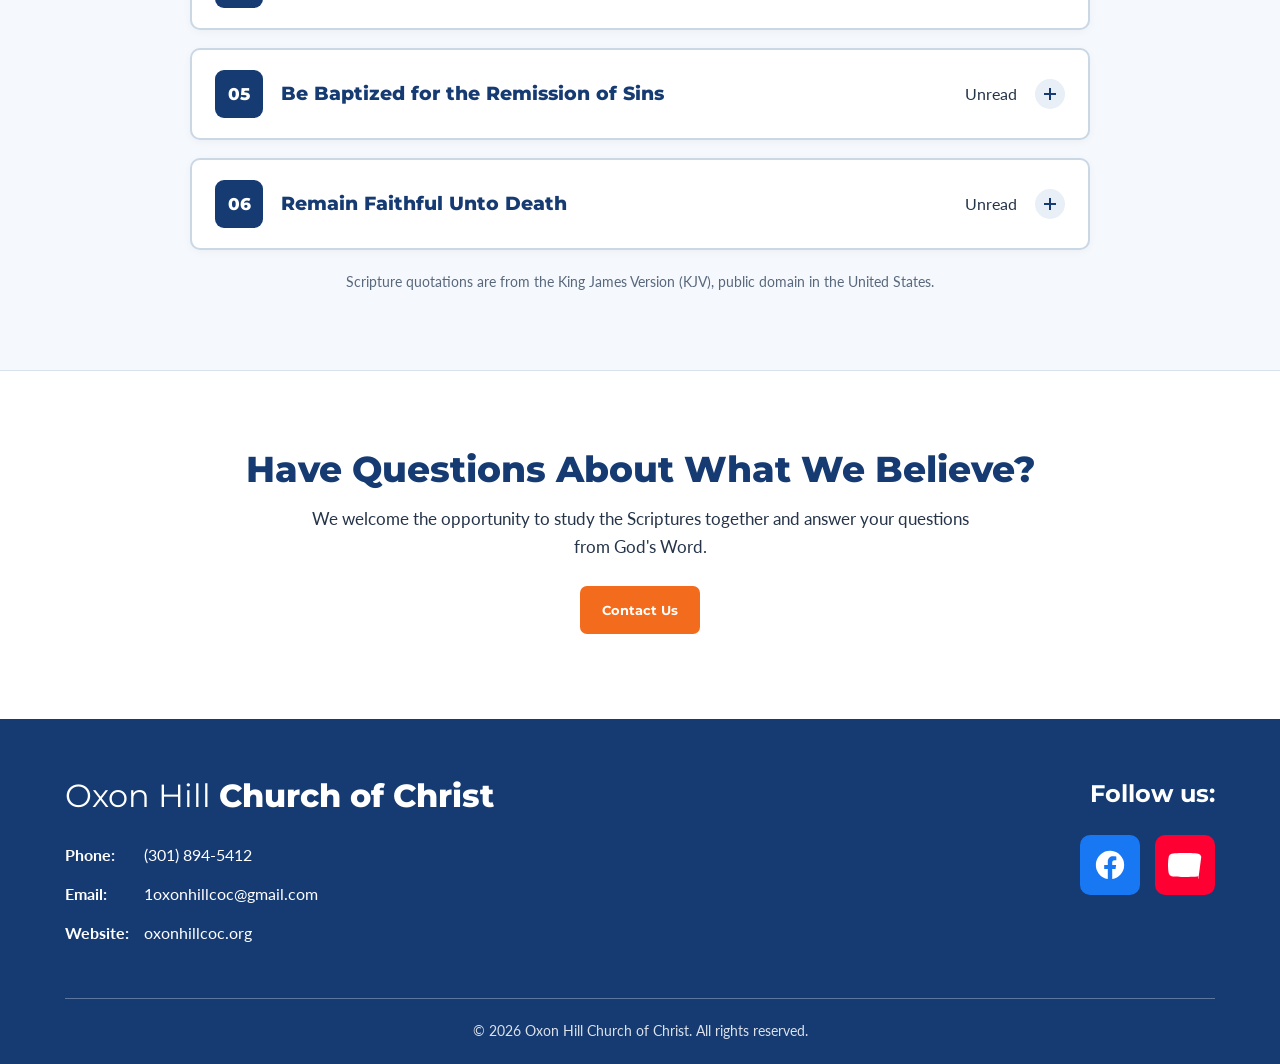
==== commit 5c948458: "Implement reading status for step cards Added reading status indicators to each step card to show if" ====
--- a/beliefs.html
+++ b/beliefs.html
@@ -187,9 +187,16 @@
 
             <summary>
               <span class="step-number">01</span>
+
               <span class="step-heading">
                 Hear the Word of God
               </span>
+
+              <span class="reading-status unread">
+                <span class="status-dot" aria-hidden="true"></span>
+                <span class="status-text">Unread</span>
+              </span>
+
               <span class="step-toggle" aria-hidden="true"></span>
             </summary>
 
@@ -225,9 +232,16 @@
 
             <summary>
               <span class="step-number">02</span>
+
               <span class="step-heading">
                 Believe That Jesus Is the Christ
               </span>
+
+              <span class="reading-status unread">
+                <span class="status-dot" aria-hidden="true"></span>
+                <span class="status-text">Unread</span>
+              </span>
+
               <span class="step-toggle" aria-hidden="true"></span>
             </summary>
 
@@ -275,9 +289,16 @@
 
             <summary>
               <span class="step-number">03</span>
+
               <span class="step-heading">
                 Repent of Our Sins
               </span>
+
+              <span class="reading-status unread">
+                <span class="status-dot" aria-hidden="true"></span>
+                <span class="status-text">Unread</span>
+              </span>
+
               <span class="step-toggle" aria-hidden="true"></span>
             </summary>
 
@@ -323,9 +344,16 @@
 
             <summary>
               <span class="step-number">04</span>
+
               <span class="step-heading">
                 Confess That Jesus Christ Is the Son of God
               </span>
+
+              <span class="reading-status unread">
+                <span class="status-dot" aria-hidden="true"></span>
+                <span class="status-text">Unread</span>
+              </span>
+
               <span class="step-toggle" aria-hidden="true"></span>
             </summary>
 
@@ -373,9 +401,16 @@
 
             <summary>
               <span class="step-number">05</span>
+
               <span class="step-heading">
                 Be Baptized for the Remission of Sins
               </span>
+
+              <span class="reading-status unread">
+                <span class="status-dot" aria-hidden="true"></span>
+                <span class="status-text">Unread</span>
+              </span>
+
               <span class="step-toggle" aria-hidden="true"></span>
             </summary>
 
@@ -437,9 +472,16 @@
 
             <summary>
               <span class="step-number">06</span>
+
               <span class="step-heading">
                 Remain Faithful Unto Death
               </span>
+
+              <span class="reading-status unread">
+                <span class="status-dot" aria-hidden="true"></span>
+                <span class="status-text">Unread</span>
+              </span>
+
               <span class="step-toggle" aria-hidden="true"></span>
             </summary>
 
@@ -584,7 +626,7 @@
                  focusable="false">
 
               <path fill="currentColor"
-                d="M23.5 6.2a3 3 0 0 0-2.1-2.1C19.5 3.6 12 3.6 12 3.6s-7.5 0-9.4.5A3 3 0 0 0 .5 6.2 31 31 0 0 0 0 12a31 31 0 0 0 .5 5.8 3 3 0 0 0 2.1 2.1c1.9.5 9.4.5 9.4.5s7.5 0 9.4-.5a3 3 0 0 0 2.1-2.1A31 31 0 0 0 24 12a31 31 0 0 0-.5-5.8ZM9.6 15.6V8.4l6.2 3.6-6.2 3.6Z">
+                d="M23.5 6.2a3 3 0 0 0-2.1-2.1C19.5 3.6 12 3.6 12 3.6s-7.5 0-9.4.5A3 3 0 0 0 .5 6.2 31 31 0 0 0 0 12a31 31 0 0 0 .5 5.8 3 3 0 0 0 2.1 2.1c1.9.5 9.4.5 9.4.5s7.5 0 9.4-.5a3 3 3 0 0 0 2.1-2.1A31 31 0 0 0 24 12a31 31 0 0 0-.5-5.8ZM9.6 15.6V8.4l6.2 3.6-6.2 3.6Z">
               </path>
 
             </svg>
@@ -631,7 +673,7 @@
     });
   </script>
 
-  <!-- OVAL SPOTLIGHT AND CARD ANIMATIONS -->
+  <!-- SPOTLIGHT AND SALVATION CARD READING STATUS -->
   <script>
     const salvationSection =
       document.querySelector(".salvation-section");
@@ -640,36 +682,28 @@
       document.querySelector(".salvation-spotlight-overlay");
 
     const salvationCards =
-      document.querySelectorAll(".step-card");
+      Array.from(document.querySelectorAll(".step-card"));
 
     const reducedMotion =
       window.matchMedia("(prefers-reduced-motion: reduce)");
 
     /*
-      SPOTLIGHT:
-      Activate when the center of the viewport
-      enters the salvation section.
+      OVAL SPOTLIGHT
+
+      Activates when the center of the viewport
+      is inside the salvation section.
     */
 
     function updateSalvationSpotlight() {
-      const rect =
-        salvationSection.getBoundingClientRect();
-
-      const viewportMiddle = window.innerHeight / 2;
-
-      const isActive =
-        rect.top <= viewportMiddle &&
-        rect.bottom >= viewportMiddle;
-
-      spotlightOverlay.classList.toggle(
-        "active",
-        isActive
-      );
-
-      salvationSection.classList.toggle(
-        "spotlight-active",
-        isActive
-      );
+      const rect = salvationSection.getBoundingClientRect();
+      const middle = window.innerHeight / 2;
+
+      const active =
+        rect.top <= middle &&
+        rect.bottom >= middle;
+
+      spotlightOverlay.classList.toggle("active", active);
+      salvationSection.classList.toggle("spotlight-active", active);
     }
 
     window.addEventListener(
@@ -678,66 +712,61 @@
       { passive: true }
     );
 
-    window.addEventListener(
-      "resize",
-      updateSalvationSpotlight
-    );
+    window.addEventListener("resize", updateSalvationSpotlight);
 
     updateSalvationSpotlight();
 
     /*
-      WIGGLE:
-      Each card starts wiggling when it becomes
-      visible within the salvation section.
-
-      Once clicked, only that card stops wiggling.
-      Other untouched cards continue.
+      READING STATUS
+
+      Each card starts as Unread.
+
+      Opening a card changes its status to Read.
+
+      Closing the card does not change the status.
+
+      Refreshing the page resets all six cards.
     */
 
-    const cardObserver = new IntersectionObserver(
-      function (entries) {
-        entries.forEach(function (entry) {
-          const card = entry.target;
-
-          if (card.classList.contains("card-visited")) {
-            return;
-          }
-
-          card.classList.toggle(
-            "card-wiggle",
-            entry.isIntersecting
-          );
-        });
-      },
-      {
-        threshold: 0.15
+    function markCardAsRead(card) {
+      const status = card.querySelector(".reading-status");
+      const statusText = card.querySelector(".status-text");
+
+      if (!status || !statusText) {
+        return;
       }
-    );
-
-    salvationCards.forEach(function (card, index) {
-      card.style.setProperty(
-        "--wiggle-delay",
-        (index * 0.22) + "s"
-      );
-
-      cardObserver.observe(card);
-    });
+
+      status.classList.remove("unread");
+      status.classList.add("read");
+
+      statusText.textContent = "Read";
+    }
 
     /*
-      SCROLL UNRAVEL:
-      Smoothly animate the height of each details
-      element when opening and closing.
-
-      The original HTML details behavior is
-      preserved for accessibility.
+      SMOOTH EXPANSION AND COLLAPSE
+
+      Cards unfold over 750 milliseconds.
+
+      Reduced-motion preferences are respected.
+
+      No wiggle animation is used.
     */
 
     salvationCards.forEach(function (card) {
-
       const summary = card.querySelector("summary");
 
       let currentAnimation = null;
       let isAnimating = false;
+
+      // Reset status on each page load.
+      card.open = false;
+
+      const status = card.querySelector(".reading-status");
+      const statusText = card.querySelector(".status-text");
+
+      status.classList.remove("read");
+      status.classList.add("unread");
+      statusText.textContent = "Unread";
 
       function finishAnimation(open) {
         card.open = open;
@@ -750,10 +779,8 @@
       }
 
       function animateCard(open) {
-
-        if (currentAnimation) {
-          currentAnimation.cancel();
-          currentAnimation = null;
+        if (isAnimating) {
+          return;
         }
 
         isAnimating = true;
@@ -761,13 +788,7 @@
         const startHeight =
           card.getBoundingClientRect().height;
 
-        /*
-          Open temporarily so the browser can
-          measure the full expanded height.
-        */
-
         card.open = true;
-
         card.style.height = "auto";
 
         const fullHeight = card.scrollHeight;
@@ -785,11 +806,6 @@
           finishAnimation(open);
           return;
         }
-
-        /*
-          750 milliseconds gives a slower,
-          scroll-like unfolding motion.
-        */
 
         currentAnimation = card.animate(
           [
@@ -820,32 +836,29 @@
         };
       }
 
+      /*
+        Clicking or keyboard-activating a card
+        changes its status to Read when opened.
+
+        Once marked Read, it stays Read until
+        the page is refreshed.
+      */
+
       summary.addEventListener("click", function (event) {
-
         event.preventDefault();
-
-        /*
-          Stop the wiggle permanently for this
-          card during the current page visit.
-        */
-
-        card.classList.remove("card-wiggle");
-        card.classList.add("card-visited");
-
-        cardObserver.unobserve(card);
-
-        /*
-          Ignore repeated clicks while the
-          unfolding animation is running.
-        */
 
         if (isAnimating) {
           return;
         }
 
-        animateCard(!card.open);
+        const opening = !card.open;
+
+        if (opening) {
+          markCardAsRead(card);
+        }
+
+        animateCard(opening);
       });
-
     });
   </script>
 
--- a/beliefs.css
+++ b/beliefs.css
@@ -499,7 +499,7 @@
 
 .step-toggle::after {
   transform: translate(-50%, -50%) rotate(90deg);
-  transition: transform .2s ease;
+  transition: transform .45s ease;
 }
 
 .step-card[open] .step-toggle::after {
@@ -578,23 +578,27 @@
 
 .closing-button {
   display: inline-block;
-  background: var(--navy);
+  background: var(--orange);
   color: var(--white);
-  border: 3px solid var(--navy);
-  border-radius: 8px;
-  padding: 12px 32px;
+  border: none;
+  border-radius: 7px;
+  padding: 13px 22px;
+
+  font-family: "Montserrat", Arial, sans-serif;
+  font-size: 13px;
   font-weight: 700;
+  text-align: center;
 
   transition:
-    transform .2s ease,
-    border-color .2s ease,
-    background .2s ease;
+    background .25s ease,
+    transform .25s ease,
+    box-shadow .25s ease;
 }
 
 .closing-button:hover {
-  background: var(--navy-dark);
-  border-color: var(--orange);
+  background: var(--orange-dark);
   transform: translateY(-3px);
+  box-shadow: 0 8px 20px rgba(243,107,28,.22);
 }
 
 /* ======================================
@@ -897,10 +901,8 @@
 }
 
 /* ======================================
-   OVAL SALVATION SPOTLIGHT EFFECT
-====================================== */
-
-/* Fixed overlay creates soft oval lighting */
+   OVAL SALVATION SPOTLIGHT
+====================================== */
 
 .salvation-spotlight-overlay {
   position: fixed;
@@ -924,21 +926,80 @@
     visibility 0.7s ease;
 }
 
-/* Spotlight activates */
-
 .salvation-spotlight-overlay.active {
   opacity: 1;
   visibility: visible;
 }
 
-/* Allow oval shading across the section */
-
 .salvation-section.spotlight-active {
   z-index: auto;
   box-shadow: 0 0 45px rgba(243, 107, 28, 0.15);
 }
 
 /* ======================================
+   SYNCHRONIZED SALVATION CARD WIGGLE
+====================================== */
+
+/*
+  Wiggle animations are controlled
+  by JavaScript using one shared timeline.
+
+  Every unread card moves together.
+  A clicked card permanently stops.
+*/
+
+.step-card.card-visited {
+  animation: none !important;
+}
+
+/*
+  Cards remain visually emphasized
+  when opened.
+*/
+
+.step-card.card-visited[open] {
+  border-color: var(--orange);
+
+  box-shadow:
+    0 8px 22px rgba(21,59,114,.12);
+}
+
+/* ======================================
+   SCROLL UNRAVEL EFFECT
+====================================== */
+
+/*
+  JavaScript animates each card's height.
+*/
+
+.step-card {
+  will-change: height;
+}
+
+/*
+  Scripture content gently appears
+  as the card unfolds.
+*/
+
+@keyframes scriptureUnravel {
+
+  from {
+    opacity: 0;
+    transform: translateY(-12px);
+  }
+
+  to {
+    opacity: 1;
+    transform: translateY(0);
+  }
+}
+
+.step-card[open] .step-content {
+  animation:
+    scriptureUnravel 0.65s ease-out both;
+}
+
+/* ======================================
    REDUCED MOTION
 ====================================== */
 
@@ -950,6 +1011,10 @@
 
   .page-hero h1 {
     animation: none;
+  }
+
+  .step-card[open] .step-content {
+    animation: none !important;
   }
 
   .nav-link,
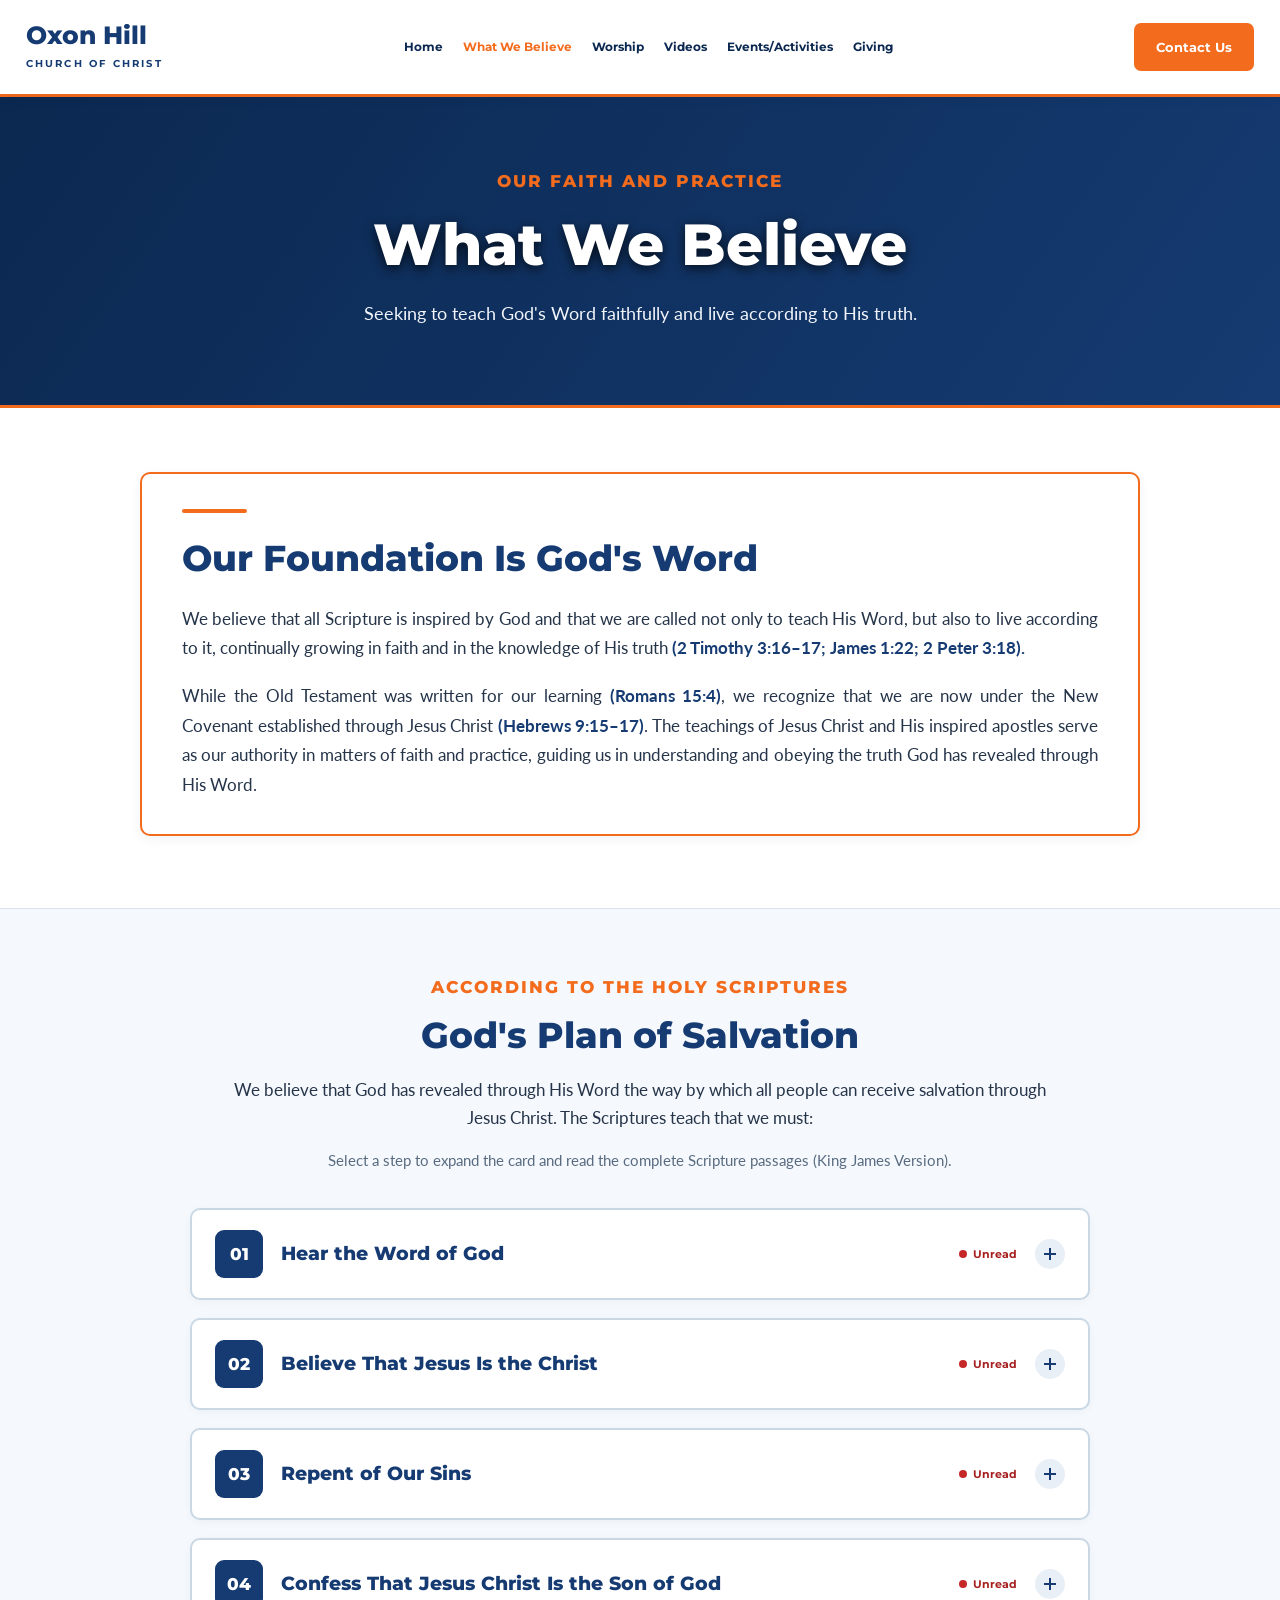
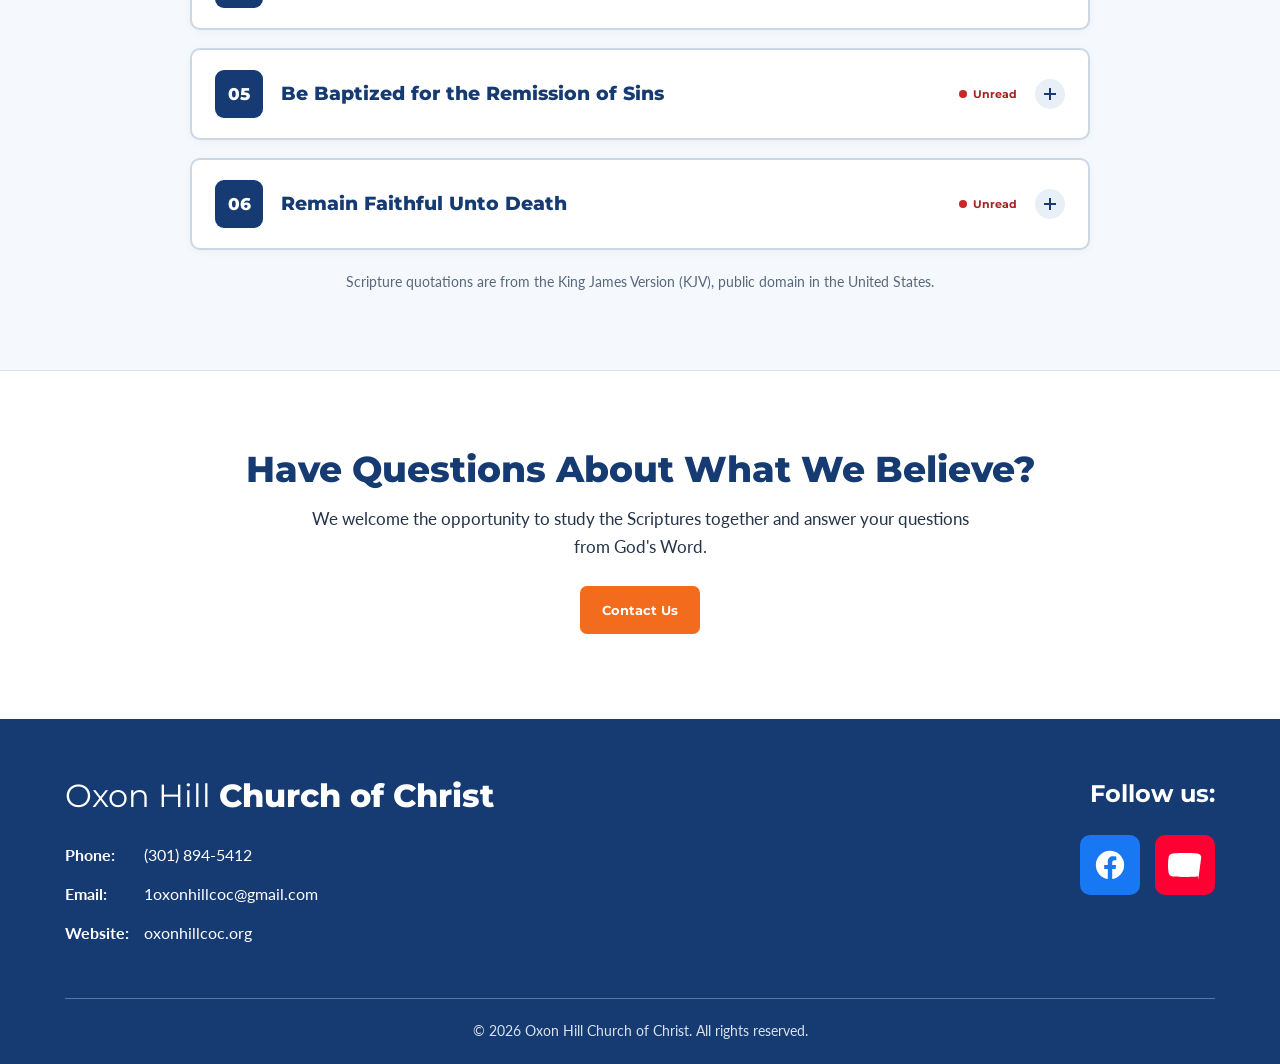
==== commit 28ed43de: "Revise baptism explanation in beliefs.html" ====
--- a/beliefs.html
+++ b/beliefs.html
@@ -416,13 +416,17 @@
 
             <div class="step-content">
 
-              <p>
-                The Scriptures connect baptism with calling
-                on the Lord, the washing away of sins,
-                and salvation. We teach baptism as part
-                of the response of faith and obedience
-                to the gospel.
-              </p>
+        <p>
+          The Scriptures teach that baptism is full
+          immersion in water, representing our burial
+          and resurrection with Jesus Christ
+          (Romans 6:3–4). The Scriptures connect
+          baptism with calling on the Lord, the
+          washing away of sins, and salvation.
+          We teach baptism as part of the response
+          of faith and obedience to the gospel.
+        </p>
+
 
               <div class="passage-list">
 
--- a/beliefs.css
+++ b/beliefs.css
@@ -465,11 +465,73 @@
 
 .step-heading {
   flex: 1;
+  min-width: 0;
   color: var(--navy);
   font-family: "Montserrat", Arial, sans-serif;
   font-size: clamp(1rem, 2vw, 1.17rem);
   font-weight: 800;
   line-height: 1.4;
+}
+
+/* ======================================
+   READING STATUS INDICATORS
+====================================== */
+
+/*
+  Red dot + Unread:
+  Card has not been opened.
+
+  Green dot + Read:
+  Card has been opened at least once.
+
+  Closing a card preserves Read status.
+  Refreshing resets every card to Unread.
+*/
+
+.reading-status {
+  display: inline-flex;
+  align-items: center;
+  justify-content: center;
+  gap: 6px;
+  flex-shrink: 0;
+
+  font-family: "Montserrat", Arial, sans-serif;
+  font-size: 11px;
+  font-weight: 700;
+  line-height: 1.3;
+  white-space: nowrap;
+
+  transition: color .25s ease;
+}
+
+/* STATUS DOT */
+
+.status-dot {
+  display: inline-block;
+  flex-shrink: 0;
+  width: 8px;
+  height: 8px;
+  border-radius: 50%;
+}
+
+/* RED UNREAD STATUS */
+
+.reading-status.unread {
+  color: #a62020;
+}
+
+.reading-status.unread .status-dot {
+  background: #c62828;
+}
+
+/* GREEN READ STATUS */
+
+.reading-status.read {
+  color: #176b36;
+}
+
+.reading-status.read .status-dot {
+  background: #21834a;
 }
 
 /* ======================================
@@ -576,6 +638,8 @@
   font-size: 1.05rem;
 }
 
+/* BOTTOM CONTACT BUTTON MATCHES HEADER */
+
 .closing-button {
   display: inline-block;
   background: var(--orange);
@@ -588,6 +652,7 @@
   font-size: 13px;
   font-weight: 700;
   text-align: center;
+  white-space: nowrap;
 
   transition:
     background .25s ease,
@@ -767,8 +832,8 @@
   }
 
   .step-card summary {
-    gap: 12px;
-    padding: 16px 14px;
+    gap: 10px;
+    padding: 16px 12px;
   }
 
   .step-number {
@@ -779,6 +844,23 @@
 
   .step-heading {
     font-size: .98rem;
+  }
+
+  /* SMALL READING INDICATOR ON MOBILE */
+
+  .reading-status {
+    gap: 4px;
+    font-size: 10px;
+  }
+
+  .status-dot {
+    width: 7px;
+    height: 7px;
+  }
+
+  .step-toggle {
+    width: 26px;
+    height: 26px;
   }
 
   .step-content {
@@ -937,39 +1019,13 @@
 }
 
 /* ======================================
-   SYNCHRONIZED SALVATION CARD WIGGLE
-====================================== */
-
-/*
-  Wiggle animations are controlled
-  by JavaScript using one shared timeline.
-
-  Every unread card moves together.
-  A clicked card permanently stops.
-*/
-
-.step-card.card-visited {
-  animation: none !important;
-}
-
-/*
-  Cards remain visually emphasized
-  when opened.
-*/
-
-.step-card.card-visited[open] {
-  border-color: var(--orange);
-
-  box-shadow:
-    0 8px 22px rgba(21,59,114,.12);
-}
-
-/* ======================================
    SCROLL UNRAVEL EFFECT
 ====================================== */
 
 /*
   JavaScript animates each card's height.
+
+  No wiggle animation is present.
 */
 
 .step-card {
@@ -1022,6 +1078,7 @@
   .beliefs-intro,
   .step-card,
   .step-toggle::after,
+  .reading-status,
   .closing-button,
   .footer-social-icon,
   .footer-contact a,
@@ -1040,3 +1097,13 @@
     transform: none;
   }
 }
+
+/* ======================================
+   JUSTIFY OUR FOUNDATION SECTION
+====================================== */
+
+.beliefs-intro p {
+    text-align: justify;
+    text-justify: inter-word;
+}
+
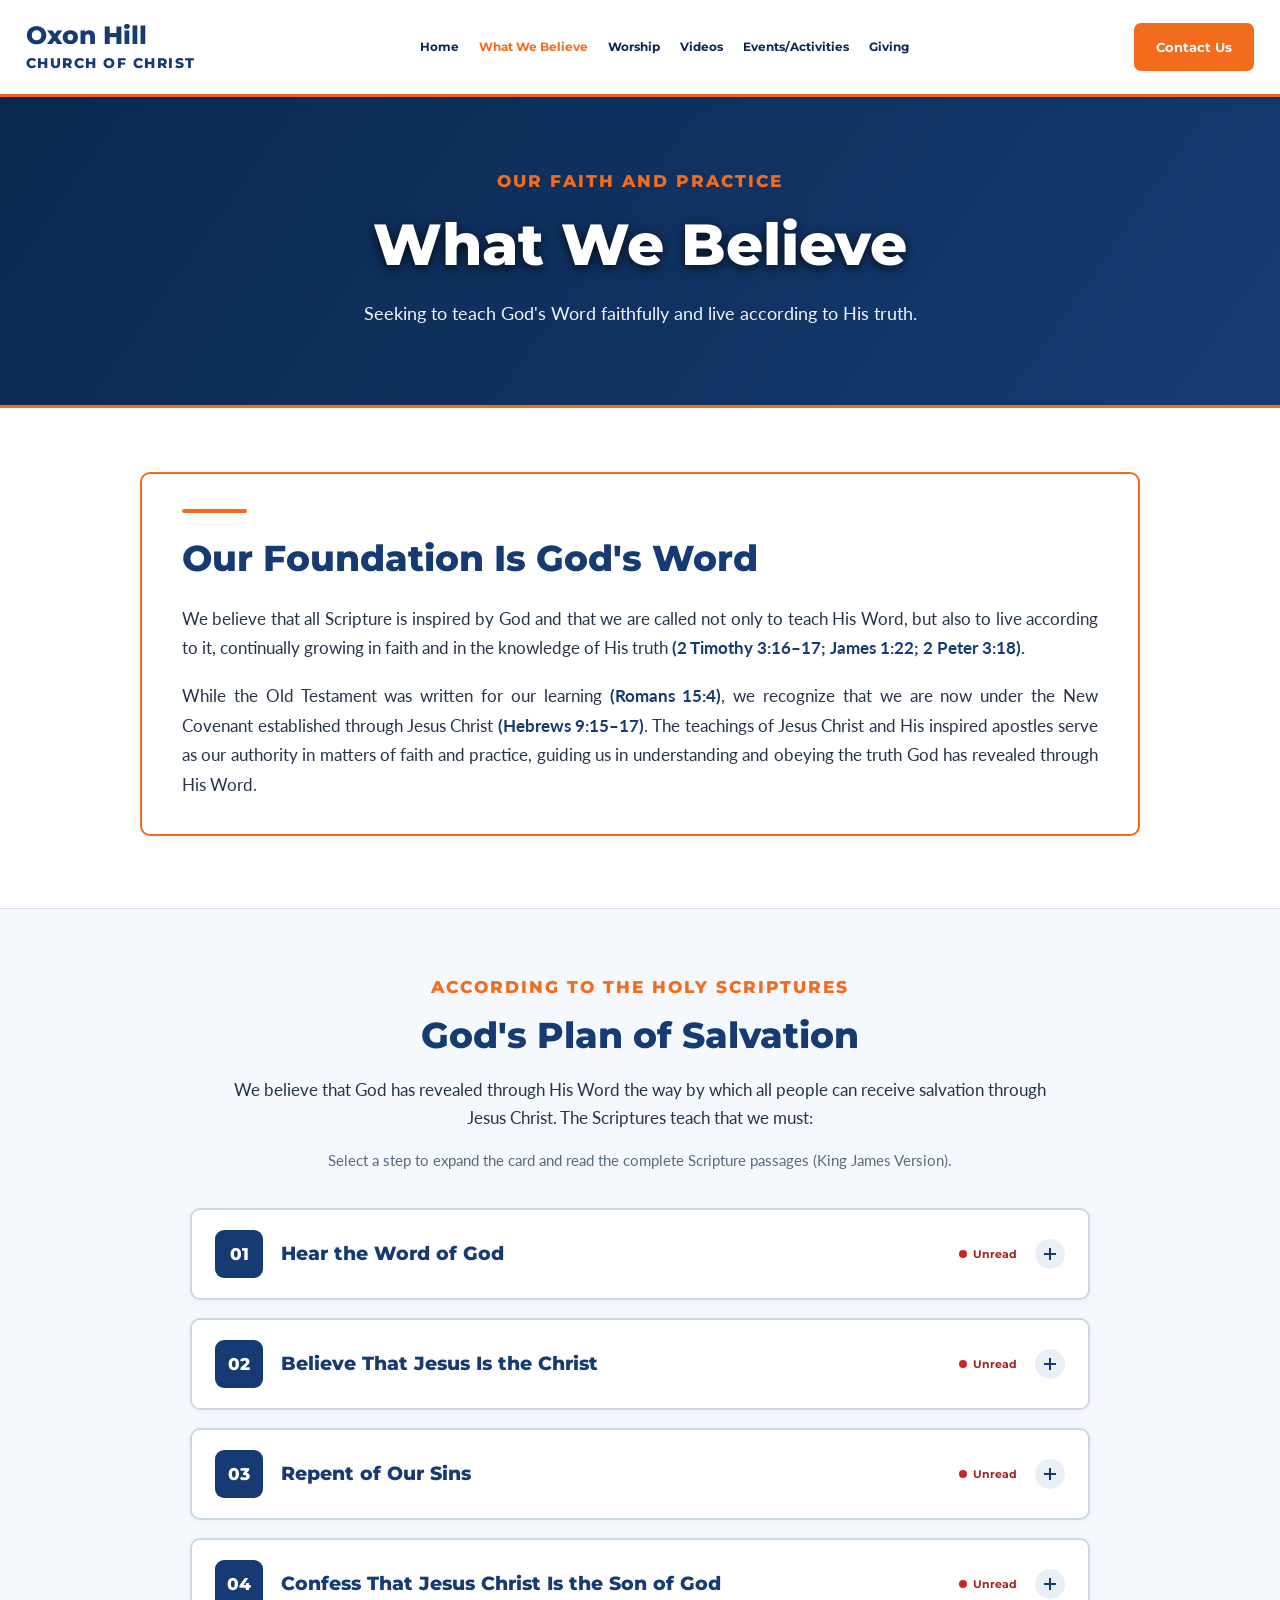
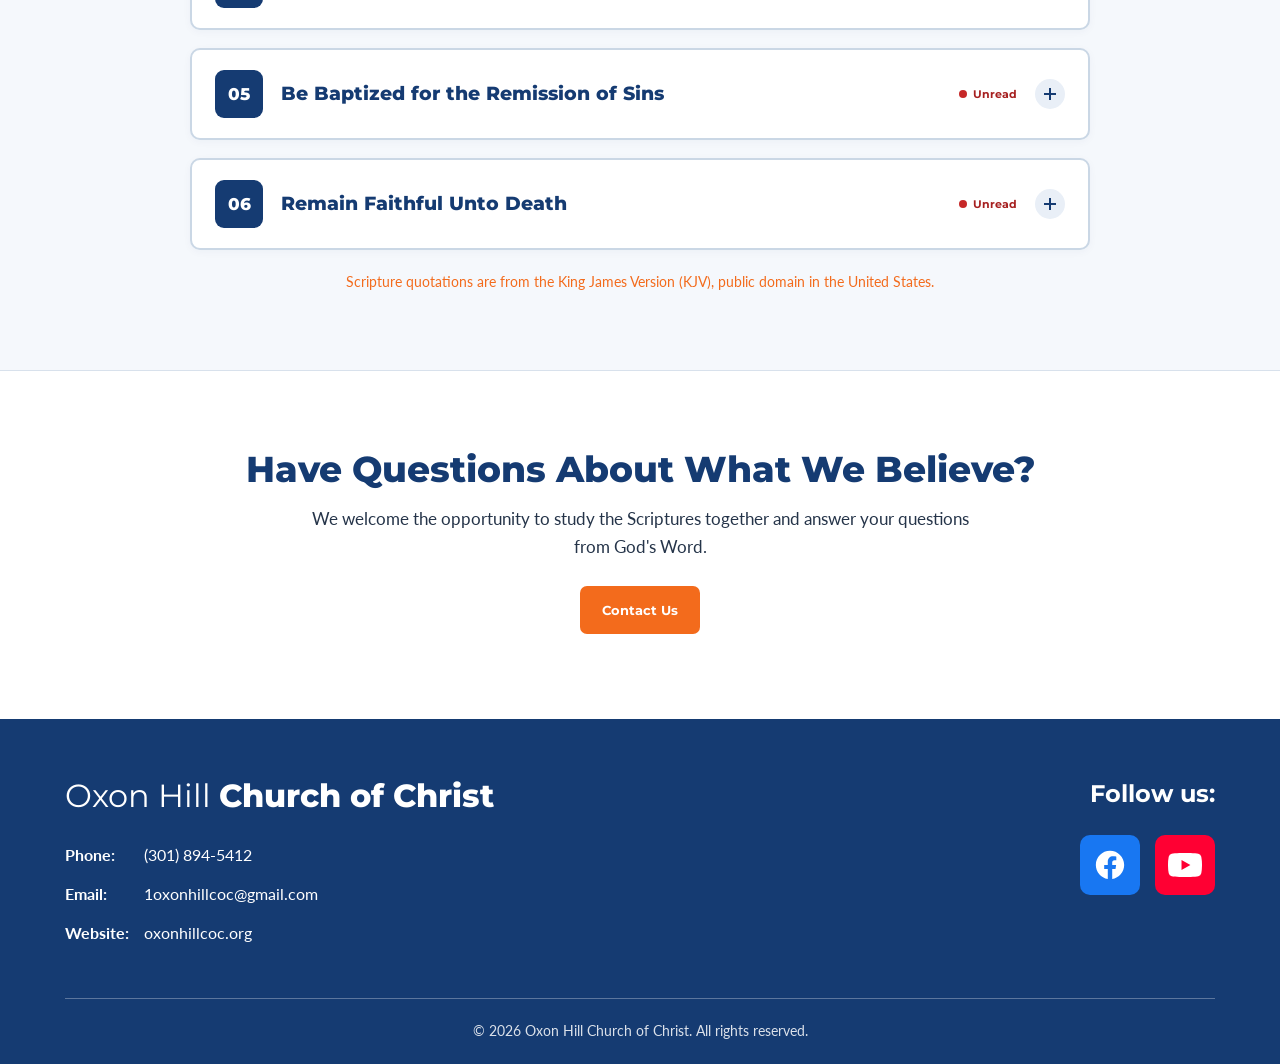
==== commit 41d7c387: "Refactor baptism paragraph and correct social icons" ====
--- a/beliefs.html
+++ b/beliefs.html
@@ -416,17 +416,16 @@
 
             <div class="step-content">
 
-        <p>
-          The Scriptures teach that baptism is full
-          immersion in water, representing our burial
-          and resurrection with Jesus Christ
-          (Romans 6:3–4). The Scriptures connect
-          baptism with calling on the Lord, the
-          washing away of sins, and salvation.
-          We teach baptism as part of the response
-          of faith and obedience to the gospel.
-        </p>
-
+              <p>
+                The Scriptures teach that baptism is full
+                immersion in water, representing our burial
+                and resurrection with Jesus Christ
+                (Romans 6:3–4). The Scriptures connect
+                baptism with calling on the Lord, the
+                washing away of sins, and salvation.
+                We teach baptism as part of the response
+                of faith and obedience to the gospel.
+              </p>
 
               <div class="passage-list">
 
@@ -595,7 +594,7 @@
 
         <div class="footer-social-links">
 
-          <!-- FACEBOOK -->
+          <!-- FACEBOOK - CORRECTED ICON -->
           <a
             href="https://www.facebook.com/p/Oxon-Hill-Church-of-Christ-100064627841522/"
             class="footer-social-icon footer-facebook"
@@ -604,19 +603,20 @@
             target="_blank"
             rel="noopener noreferrer">
 
-            <svg viewBox="0 0 24 24"
+            <svg xmlns="http://www.w3.org/2000/svg"
+                 viewBox="0 0 24 24"
                  aria-hidden="true"
                  focusable="false">
 
               <path fill="currentColor"
-                d="M22 12a10 10 0 1 0-11.56 9.88v-6.99H7.9V12h2.54V9.8c0-2.51 1.49-3.89 3.78-3.89 1.1 0 2.25.2 2.25.2v2.47H15.2c-1.25 0-1.64.77-1.64 1.56V12h2.78l-.44 2.89h-2.34v6.99A10 10 0 0 0 22 12Z">
+                    d="M12 2C6.477 2 2 6.477 2 12c0 4.991 3.657 9.128 8.438 9.879v-6.992H7.898V12h2.54V9.797c0-2.506 1.493-3.89 3.777-3.89 1.094 0 2.238.195 2.238.195v2.461h-1.26c-1.242 0-1.63.771-1.63 1.563V12h2.773l-.443 2.887h-2.33v6.992C18.343 21.128 22 16.991 22 12c0-5.523-4.477-10-10-10z">
               </path>
 
             </svg>
 
           </a>
 
-          <!-- YOUTUBE -->
+          <!-- YOUTUBE - CORRECTED ICON -->
           <a
             href="https://www.youtube.com/channel/UCO5NVNcjxsgcHHzc_xCSlww"
             class="footer-social-icon footer-youtube"
@@ -625,12 +625,13 @@
             target="_blank"
             rel="noopener noreferrer">
 
-            <svg viewBox="0 0 24 24"
+            <svg xmlns="http://www.w3.org/2000/svg"
+                 viewBox="0 0 24 24"
                  aria-hidden="true"
                  focusable="false">
 
               <path fill="currentColor"
-                d="M23.5 6.2a3 3 0 0 0-2.1-2.1C19.5 3.6 12 3.6 12 3.6s-7.5 0-9.4.5A3 3 0 0 0 .5 6.2 31 31 0 0 0 0 12a31 31 0 0 0 .5 5.8 3 3 0 0 0 2.1 2.1c1.9.5 9.4.5 9.4.5s7.5 0 9.4-.5a3 3 3 0 0 0 2.1-2.1A31 31 0 0 0 24 12a31 31 0 0 0-.5-5.8ZM9.6 15.6V8.4l6.2 3.6-6.2 3.6Z">
+                    d="M23.498 6.186a2.999 2.999 0 0 0-2.112-2.124C19.505 3.55 12 3.55 12 3.55s-7.505 0-9.386.512A2.999 2.999 0 0 0 .502 6.186 31.1 31.1 0 0 0 0 12a31.1 31.1 0 0 0 .502 5.814 2.999 2.999 0 0 0 2.112 2.124C4.495 20.45 12 20.45 12 20.45s7.505 0 9.386-.512a2.999 2.999 0 0 0 2.112-2.124A31.1 31.1 0 0 0 24 12a31.1 31.1 0 0 0-.502-5.814zM9.545 15.568V8.432L15.818 12l-6.273 3.568z">
               </path>
 
             </svg>
--- a/beliefs.css
+++ b/beliefs.css
@@ -76,16 +76,23 @@
   gap: 22px;
 }
 
-/* CHURCH NAME */
+/* ======================================
+   CHURCH NAME - STANDARDIZED LOGO
+====================================== */
 
 .site-logo {
   display: flex;
   flex-direction: column;
   flex-shrink: 0;
+  justify-content: center;
+  gap: 0;
   color: var(--navy);
 }
 
 .logo-name {
+  display: block;
+  margin: 0;
+  padding: 0;
   font-family: "Montserrat", Arial, sans-serif;
   font-size: 25px;
   font-weight: 800;
@@ -93,11 +100,15 @@
 }
 
 .logo-subtitle {
-  font-family: "Montserrat", Arial, sans-serif;
-  font-size: 10px;
-  font-weight: 700;
-  letter-spacing: 2.2px;
-  margin-top: 5px;
+  display: block;
+  margin: 5px 0 0;
+  padding: 0;
+  font-family: "Montserrat", Arial, sans-serif;
+  font-size: 14px;
+  font-weight: 800;
+  letter-spacing: 1.5px;
+  line-height: 17px;
+  color: var(--navy);
 }
 
 /* NAVIGATION */
@@ -613,7 +624,7 @@
 .translation-note {
   max-width: 900px;
   margin: 20px auto 0;
-  color: #58687c;
+  color: var(--orange);
   font-size: .88rem;
   text-align: center;
 }
@@ -796,7 +807,6 @@
 ====================================== */
 
 @media (max-width: 900px) {
-
   .footer-container {
     gap: 25px;
   }
@@ -845,8 +855,6 @@
   .step-heading {
     font-size: .98rem;
   }
-
-  /* SMALL READING INDICATOR ON MOBILE */
 
   .reading-status {
     gap: 4px;
@@ -926,7 +934,7 @@
 }
 
 /* ======================================
-   MOBILE HEADER
+   MOBILE HEADER - STANDARDIZED LOGO
 ====================================== */
 
 @media (max-width: 700px) {
@@ -942,8 +950,8 @@
   }
 
   .site-header .logo-subtitle {
-    font-size: 8px;
-    letter-spacing: 1.8px;
+    font-size: 11px;
+    letter-spacing: 1px;
   }
 
   .site-header .menu-toggle {
@@ -1022,23 +1030,11 @@
    SCROLL UNRAVEL EFFECT
 ====================================== */
 
-/*
-  JavaScript animates each card's height.
-
-  No wiggle animation is present.
-*/
-
 .step-card {
   will-change: height;
 }
 
-/*
-  Scripture content gently appears
-  as the card unfolds.
-*/
-
 @keyframes scriptureUnravel {
-
   from {
     opacity: 0;
     transform: translateY(-12px);
@@ -1051,8 +1047,7 @@
 }
 
 .step-card[open] .step-content {
-  animation:
-    scriptureUnravel 0.65s ease-out both;
+  animation: scriptureUnravel 0.65s ease-out both;
 }
 
 /* ======================================
@@ -1103,7 +1098,6 @@
 ====================================== */
 
 .beliefs-intro p {
-    text-align: justify;
-    text-justify: inter-word;
-}
-
+  text-align: justify;
+  text-justify: inter-word;
+}
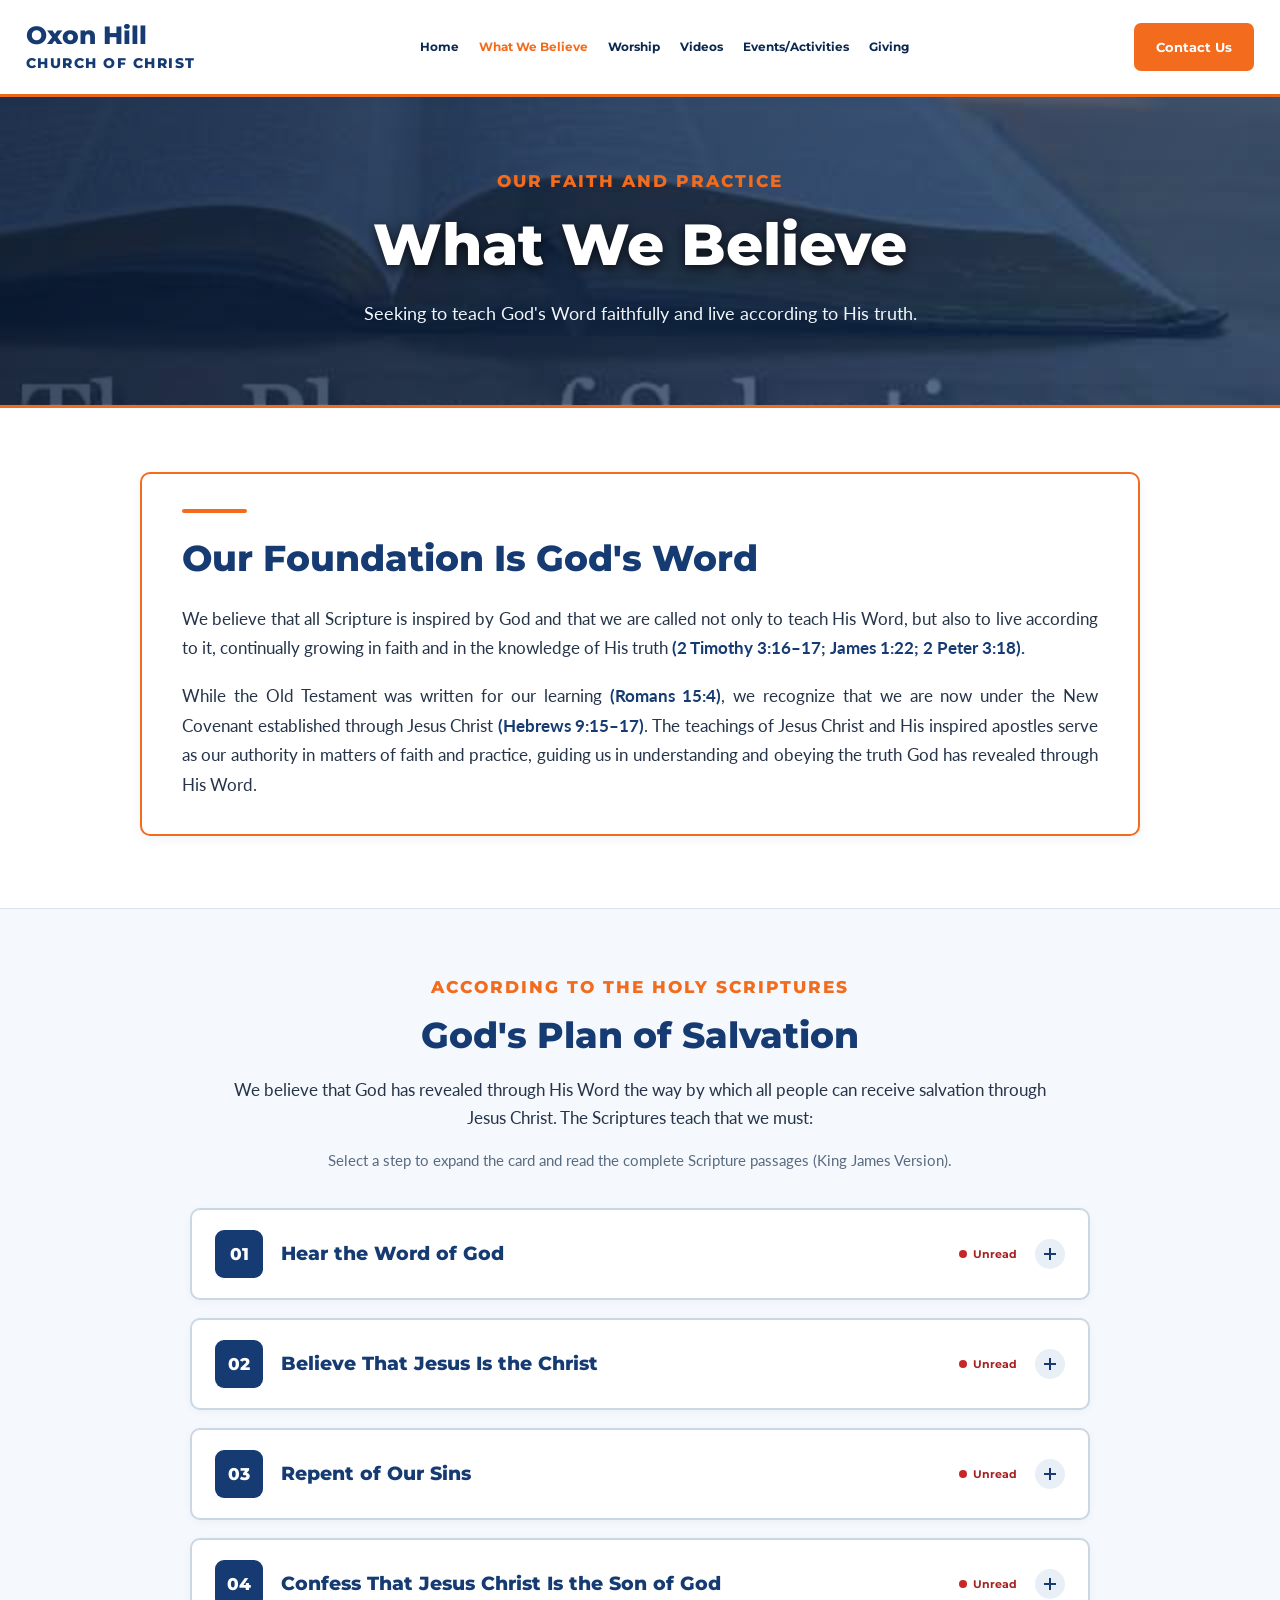
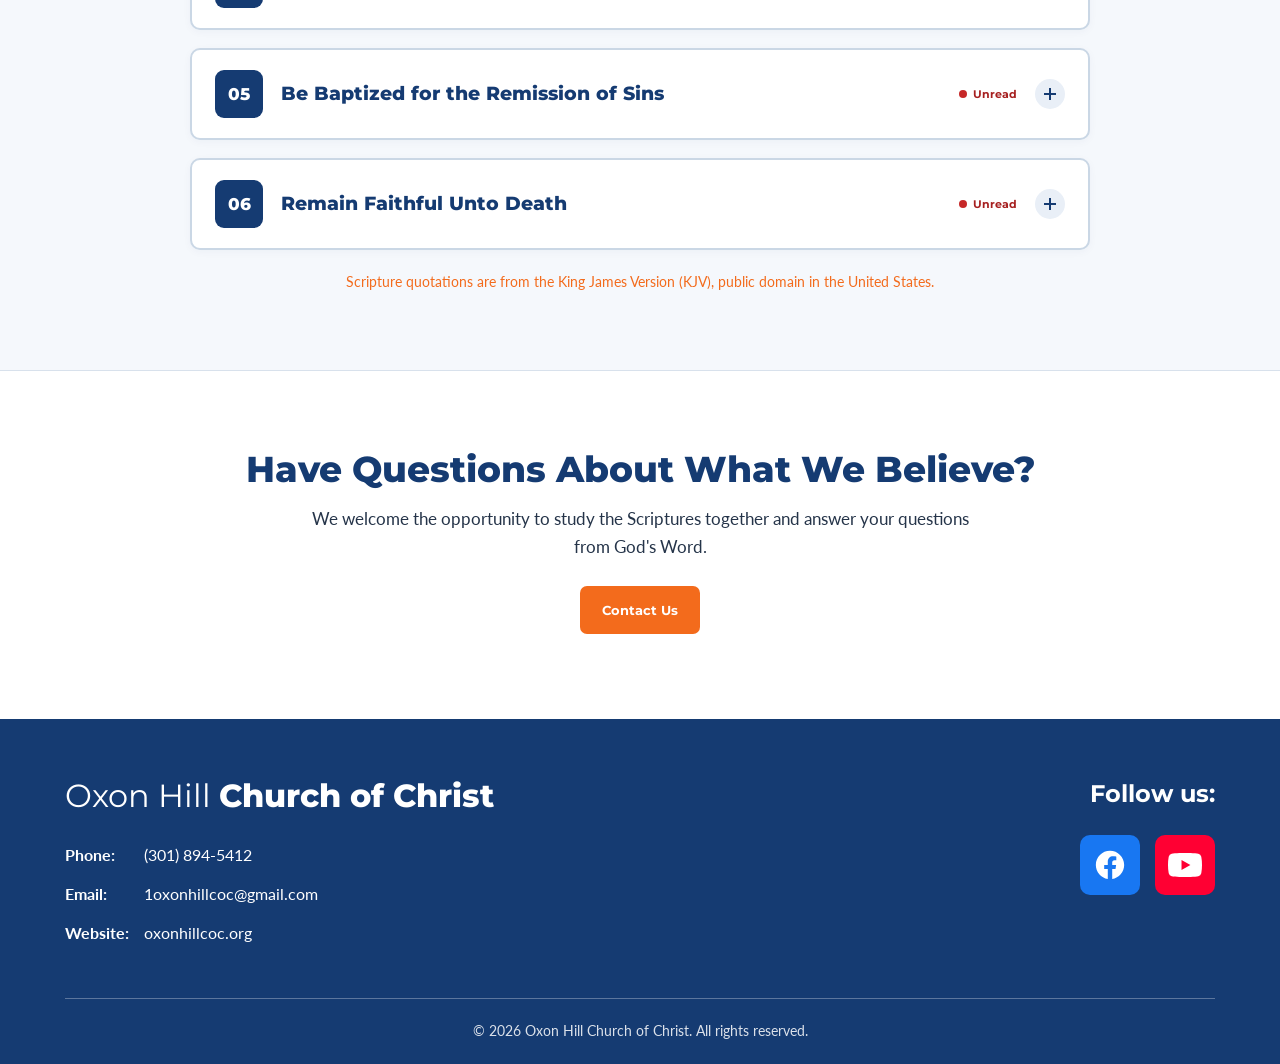
==== commit 241ecd1e: "Clean up comments in beliefs.html Removed unnecessary comments from beliefs.html to improve code cla" ====
--- a/beliefs.html
+++ b/beliefs.html
@@ -594,7 +594,7 @@
 
         <div class="footer-social-links">
 
-          <!-- FACEBOOK - CORRECTED ICON -->
+          <!-- FACEBOOK -->
           <a
             href="https://www.facebook.com/p/Oxon-Hill-Church-of-Christ-100064627841522/"
             class="footer-social-icon footer-facebook"
@@ -616,7 +616,7 @@
 
           </a>
 
-          <!-- YOUTUBE - CORRECTED ICON -->
+          <!-- YOUTUBE -->
           <a
             href="https://www.youtube.com/channel/UCO5NVNcjxsgcHHzc_xCSlww"
             class="footer-social-icon footer-youtube"
@@ -692,13 +692,6 @@
     const reducedMotion =
       window.matchMedia("(prefers-reduced-motion: reduce)");
 
-    /*
-      OVAL SPOTLIGHT
-
-      Activates when the center of the viewport
-      is inside the salvation section.
-    */
-
     function updateSalvationSpotlight() {
       const rect = salvationSection.getBoundingClientRect();
       const middle = window.innerHeight / 2;
@@ -721,18 +714,6 @@
 
     updateSalvationSpotlight();
 
-    /*
-      READING STATUS
-
-      Each card starts as Unread.
-
-      Opening a card changes its status to Read.
-
-      Closing the card does not change the status.
-
-      Refreshing the page resets all six cards.
-    */
-
     function markCardAsRead(card) {
       const status = card.querySelector(".reading-status");
       const statusText = card.querySelector(".status-text");
@@ -747,23 +728,12 @@
       statusText.textContent = "Read";
     }
 
-    /*
-      SMOOTH EXPANSION AND COLLAPSE
-
-      Cards unfold over 750 milliseconds.
-
-      Reduced-motion preferences are respected.
-
-      No wiggle animation is used.
-    */
-
     salvationCards.forEach(function (card) {
       const summary = card.querySelector("summary");
 
       let currentAnimation = null;
       let isAnimating = false;
 
-      // Reset status on each page load.
       card.open = false;
 
       const status = card.querySelector(".reading-status");
@@ -841,14 +811,6 @@
         };
       }
 
-      /*
-        Clicking or keyboard-activating a card
-        changes its status to Read when opened.
-
-        Once marked Read, it stays Read until
-        the page is refreshed.
-      */
-
       summary.addEventListener("click", function (event) {
         event.preventDefault();
 
--- a/beliefs.css
+++ b/beliefs.css
@@ -215,15 +215,25 @@
 }
 
 /* ======================================
-   PAGE HERO
+   PAGE HERO - BELIEFS1.JPEG BACKGROUND
 ====================================== */
 
 .page-hero {
-  background: linear-gradient(
-    125deg,
-    var(--navy-dark),
-    var(--navy)
-  );
+  position: relative;
+
+  background-color: var(--navy-dark);
+
+  background-image:
+    linear-gradient(
+      125deg,
+      rgba(7, 25, 53, 0.80),
+      rgba(14, 48, 91, 0.66)
+    ),
+    url("./Beliefs1.jpeg");
+
+  background-position: center center;
+  background-repeat: no-repeat;
+  background-size: cover;
 
   color: var(--white);
   border-top: 3px solid var(--orange);
@@ -232,6 +242,9 @@
 }
 
 .hero-inner {
+  position: relative;
+  z-index: 1;
+
   max-width: 900px;
   margin: auto;
   padding: 72px 25px 76px;
@@ -756,14 +769,26 @@
   gap: 15px;
 }
 
+/* ======================================
+   CORRECTED FOOTER SOCIAL ICONS
+====================================== */
+
 .footer-social-icon {
   display: inline-flex;
   justify-content: center;
   align-items: center;
+
+  flex-shrink: 0;
+
   width: 60px;
   height: 60px;
+
+  padding: 12px;
+
   color: var(--white);
   border-radius: 10px;
+
+  overflow: visible;
 
   transition:
     transform .25s ease,
@@ -771,8 +796,16 @@
 }
 
 .footer-social-icon svg {
+  display: block;
+
   width: 34px;
   height: 34px;
+
+  max-width: 100%;
+  max-height: 100%;
+
+  flex-shrink: 0;
+  overflow: visible;
 }
 
 .footer-facebook {
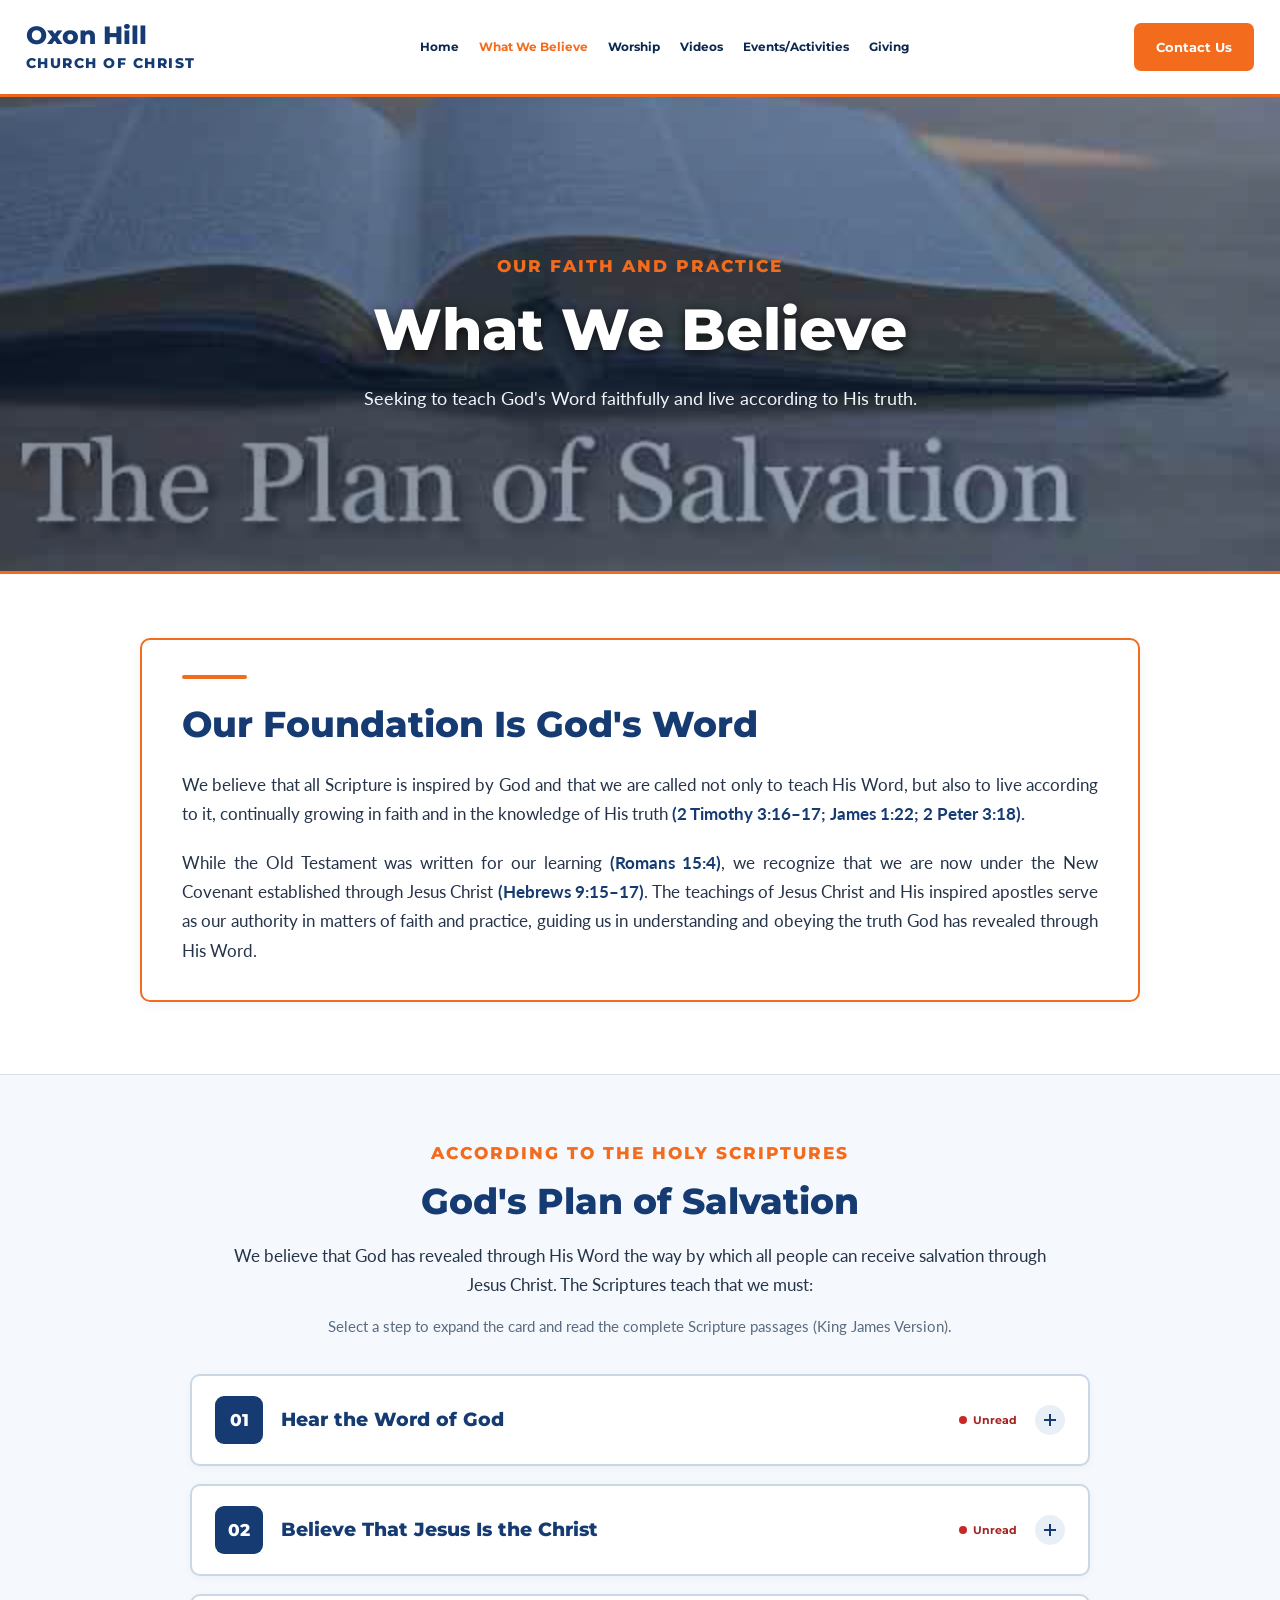
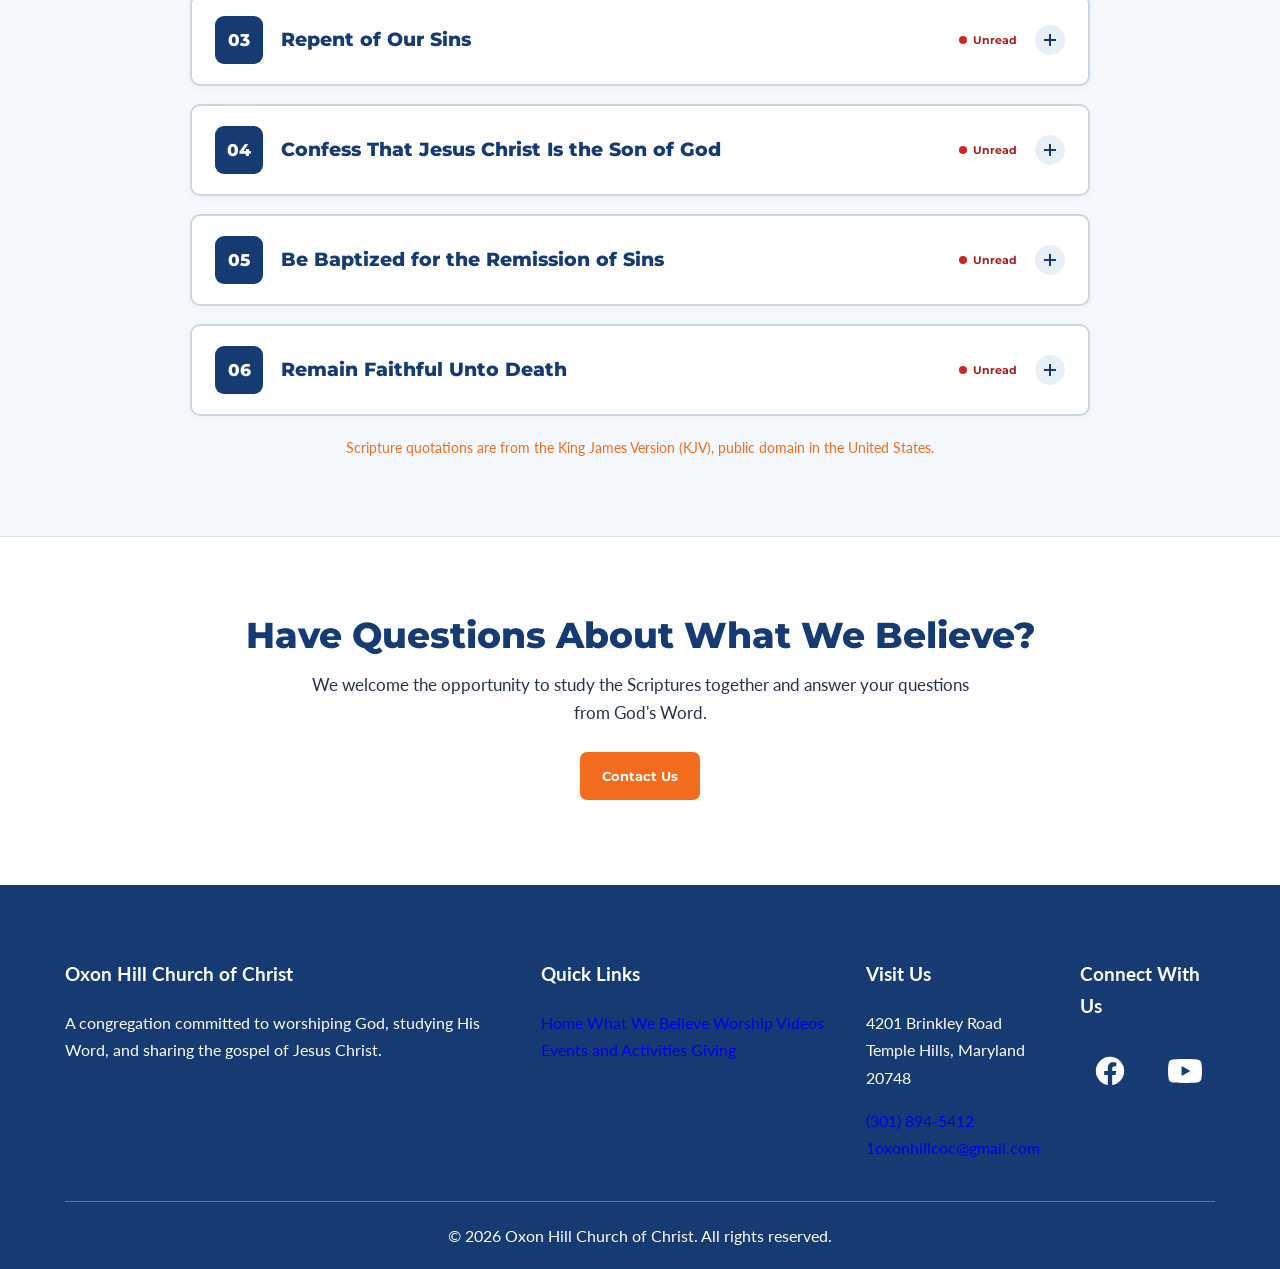
==== commit 2c6b2944: "Refactor footer section and add dynamic copyright year Updated footer section with new structure and" ====
--- a/beliefs.html
+++ b/beliefs.html
@@ -550,89 +550,104 @@
 
   </main>
 
-  <!-- FOOTER -->
+  <!-- =====================================
+       STANDARD WEBSITE FOOTER
+       MATCHES EVENTS AND ACTIVITIES PAGE
+  ===================================== -->
+
   <footer class="site-footer">
 
     <div class="footer-container">
 
-      <div class="footer-left">
-
-        <h2 class="footer-church-name">
-          Oxon Hill <strong>Church of Christ</strong>
-        </h2>
-
-        <div class="footer-contact">
-
-          <p>
-            <span class="footer-contact-label">Phone:</span>
-            <a href="tel:3018945412">
-              (301) 894-5412
-            </a>
-          </p>
-
-          <p>
-            <span class="footer-contact-label">Email:</span>
-            <a href="mailto:1oxonhillcoc@gmail.com">
-              1oxonhillcoc@gmail.com
-            </a>
-          </p>
-
-          <p>
-            <span class="footer-contact-label">Website:</span>
-            <a href="https://oxonhillcoc.org">
-              oxonhillcoc.org
-            </a>
-          </p>
-
-        </div>
+      <!-- CHURCH DESCRIPTION -->
+      <div class="footer-column footer-about">
+
+        <h3>Oxon Hill Church of Christ</h3>
+
+        <p>
+          A congregation committed to worshiping God,
+          studying His Word, and sharing the gospel
+          of Jesus Christ.
+        </p>
 
       </div>
 
-      <div class="footer-right">
-
-        <h3>Follow us:</h3>
+      <!-- QUICK LINKS -->
+      <div class="footer-column">
+
+        <h3>Quick Links</h3>
+
+        <a href="./Index2.html">Home</a>
+        <a href="./beliefs.html">What We Believe</a>
+        <a href="./worship.html">Worship</a>
+        <a href="./videos.html">Videos</a>
+        <a href="./events.html">Events and Activities</a>
+        <a href="./giving.html">Giving</a>
+
+      </div>
+
+      <!-- VISIT US -->
+      <div class="footer-column">
+
+        <h3>Visit Us</h3>
+
+        <p>
+          4201 Brinkley Road<br>
+          Temple Hills, Maryland 20748
+        </p>
+
+        <a href="tel:+13018945412">
+          (301) 894-5412
+        </a>
+
+        <a href="mailto:1oxonhillcoc@gmail.com">
+          1oxonhillcoc@gmail.com
+        </a>
+
+      </div>
+
+      <!-- SOCIAL MEDIA -->
+      <div class="footer-column">
+
+        <h3>Connect With Us</h3>
 
         <div class="footer-social-links">
 
-          <!-- FACEBOOK -->
+          <!-- FACEBOOK ICON -->
           <a
             href="https://www.facebook.com/p/Oxon-Hill-Church-of-Christ-100064627841522/"
-            class="footer-social-icon footer-facebook"
-            aria-label="Follow us on Facebook"
-            title="Facebook"
+            class="footer-social-icon facebook-icon"
             target="_blank"
-            rel="noopener noreferrer">
-
-            <svg xmlns="http://www.w3.org/2000/svg"
-                 viewBox="0 0 24 24"
-                 aria-hidden="true"
-                 focusable="false">
-
-              <path fill="currentColor"
-                    d="M12 2C6.477 2 2 6.477 2 12c0 4.991 3.657 9.128 8.438 9.879v-6.992H7.898V12h2.54V9.797c0-2.506 1.493-3.89 3.777-3.89 1.094 0 2.238.195 2.238.195v2.461h-1.26c-1.242 0-1.63.771-1.63 1.563V12h2.773l-.443 2.887h-2.33v6.992C18.343 21.128 22 16.991 22 12c0-5.523-4.477-10-10-10z">
-              </path>
+            rel="noopener noreferrer"
+            aria-label="Visit Oxon Hill Church of Christ on Facebook"
+            title="Facebook">
+
+            <svg viewBox="0 0 24 24"
+                 fill="currentColor"
+                 xmlns="http://www.w3.org/2000/svg"
+                 aria-hidden="true">
+
+              <path d="M22 12a10 10 0 1 0-11.56 9.88v-6.99H7.9V12h2.54V9.8c0-2.51 1.49-3.89 3.77-3.89 1.09 0 2.23.2 2.23.2v2.46h-1.26c-1.24 0-1.63.77-1.63 1.56V12h2.78l-.44 2.89h-2.34v6.99A10 10 0 0 0 22 12Z"/>
 
             </svg>
 
           </a>
 
-          <!-- YOUTUBE -->
+          <!-- YOUTUBE ICON -->
           <a
             href="https://www.youtube.com/channel/UCO5NVNcjxsgcHHzc_xCSlww"
-            class="footer-social-icon footer-youtube"
-            aria-label="Follow us on YouTube"
-            title="YouTube"
+            class="footer-social-icon youtube-icon"
             target="_blank"
-            rel="noopener noreferrer">
-
-            <svg xmlns="http://www.w3.org/2000/svg"
-                 viewBox="0 0 24 24"
-                 aria-hidden="true"
-                 focusable="false">
-
-              <path fill="currentColor"
-                    d="M23.498 6.186a2.999 2.999 0 0 0-2.112-2.124C19.505 3.55 12 3.55 12 3.55s-7.505 0-9.386.512A2.999 2.999 0 0 0 .502 6.186 31.1 31.1 0 0 0 0 12a31.1 31.1 0 0 0 .502 5.814 2.999 2.999 0 0 0 2.112 2.124C4.495 20.45 12 20.45 12 20.45s7.505 0 9.386-.512a2.999 2.999 0 0 0 2.112-2.124A31.1 31.1 0 0 0 24 12a31.1 31.1 0 0 0-.502-5.814zM9.545 15.568V8.432L15.818 12l-6.273 3.568z">
-              </path>
+            rel="noopener noreferrer"
+            aria-label="Visit Oxon Hill Church of Christ on YouTube"
+            title="YouTube">
+
+            <svg viewBox="0 0 24 24"
+                 fill="currentColor"
+                 xmlns="http://www.w3.org/2000/svg"
+                 aria-hidden="true">
+
+              <path d="M23.5 6.2a3 3 0 0 0-2.1-2.1C19.5 3.6 12 3.6 12 3.6s-7.5 0-9.4.5A3 3 0 0 0 .5 6.2 31 31 0 0 0 0 12a31 31 0 0 0 .5 5.8 3 3 0 0 0 2.1 2.1c1.9.5 9.4.5 9.4.5s7.5 0 9.4-.5a3 3 0 0 0 2.1-2.1A31 31 0 0 0 24 12a31 31 0 0 0-.5-5.8ZM9.6 15.6V8.4l6.2 3.6-6.2 3.6Z"/>
 
             </svg>
 
@@ -645,10 +660,11 @@
     </div>
 
     <div class="footer-bottom">
-      <p>
-        &copy; 2026 Oxon Hill Church of Christ.
-        All rights reserved.
-      </p>
+
+      &copy; <span id="current-year"></span>
+      Oxon Hill Church of Christ.
+      All rights reserved.
+
     </div>
 
   </footer>
@@ -680,6 +696,11 @@
 
   <!-- SPOTLIGHT AND SALVATION CARD READING STATUS -->
   <script>
+
+    // AUTOMATIC COPYRIGHT YEAR
+    document.getElementById("current-year").textContent =
+      new Date().getFullYear();
+
     const salvationSection =
       document.querySelector(".salvation-section");
 
@@ -827,6 +848,7 @@
         animateCard(opening);
       });
     });
+
   </script>
 
 </body>
--- a/beliefs.css
+++ b/beliefs.css
@@ -215,25 +215,46 @@
 }
 
 /* ======================================
-   PAGE HERO - BELIEFS1.JPEG BACKGROUND
+   PAGE HERO - IMAGE MOVED UP 24PX
 ====================================== */
 
 .page-hero {
   position: relative;
+
+  min-height: 480px;
+
+  display: flex;
+  align-items: center;
+  justify-content: center;
 
   background-color: var(--navy-dark);
 
   background-image:
     linear-gradient(
       125deg,
-      rgba(7, 25, 53, 0.80),
-      rgba(14, 48, 91, 0.66)
+      rgba(7, 25, 53, 0.50),
+      rgba(14, 48, 91, 0.40)
     ),
     url("./Beliefs1.jpeg");
 
-  background-position: center center;
-  background-repeat: no-repeat;
-  background-size: cover;
+  /* Both layers fill the hero banner */
+  background-size:
+    cover,
+    cover;
+
+  /*
+    Gradient stays centered.
+
+    Image shifts upward by approximately
+    one-quarter inch (24px).
+  */
+  background-position:
+    center center,
+    center calc(50% - 24px);
+
+  background-repeat:
+    no-repeat,
+    no-repeat;
 
   color: var(--white);
   border-top: 3px solid var(--orange);
@@ -246,8 +267,10 @@
   z-index: 1;
 
   max-width: 900px;
+  width: 100%;
+
   margin: auto;
-  padding: 72px 25px 76px;
+  padding: 110px 25px;
 }
 
 /* ENLARGED SECTION LABELS */
@@ -501,17 +524,6 @@
    READING STATUS INDICATORS
 ====================================== */
 
-/*
-  Red dot + Unread:
-  Card has not been opened.
-
-  Green dot + Read:
-  Card has been opened at least once.
-
-  Closing a card preserves Read status.
-  Refreshing resets every card to Unread.
-*/
-
 .reading-status {
   display: inline-flex;
   align-items: center;
@@ -528,8 +540,6 @@
   transition: color .25s ease;
 }
 
-/* STATUS DOT */
-
 .status-dot {
   display: inline-block;
   flex-shrink: 0;
@@ -538,8 +548,6 @@
   border-radius: 50%;
 }
 
-/* RED UNREAD STATUS */
-
 .reading-status.unread {
   color: #a62020;
 }
@@ -547,8 +555,6 @@
 .reading-status.unread .status-dot {
   background: #c62828;
 }
-
-/* GREEN READ STATUS */
 
 .reading-status.read {
   color: #176b36;
@@ -605,8 +611,6 @@
   margin: 20px 0 16px;
 }
 
-/* SCRIPTURE PASSAGES */
-
 .passage-list {
   display: grid;
   gap: 14px;
@@ -661,8 +665,6 @@
   max-width: 670px;
   font-size: 1.05rem;
 }
-
-/* BOTTOM CONTACT BUTTON MATCHES HEADER */
 
 .closing-button {
   display: inline-block;
@@ -777,17 +779,14 @@
   display: inline-flex;
   justify-content: center;
   align-items: center;
-
   flex-shrink: 0;
 
   width: 60px;
   height: 60px;
-
   padding: 12px;
 
   color: var(--white);
   border-radius: 10px;
-
   overflow: visible;
 
   transition:
@@ -797,13 +796,10 @@
 
 .footer-social-icon svg {
   display: block;
-
   width: 34px;
   height: 34px;
-
   max-width: 100%;
   max-height: 100%;
-
   flex-shrink: 0;
   overflow: visible;
 }
@@ -852,7 +848,7 @@
 @media (max-width: 600px) {
 
   .hero-inner {
-    padding: 52px 18px 58px;
+    padding: 85px 18px;
   }
 
   .content-width {
@@ -1020,6 +1016,24 @@
     order: 2;
     padding: 10px 13px;
     font-size: 11px;
+  }
+
+  /* MOBILE HERO - IMAGE MOVED UP */
+
+  .page-hero {
+    min-height: 400px;
+
+    background-size:
+      cover,
+      cover;
+
+    background-position:
+      center center,
+      center calc(50% - 24px);
+  }
+
+  .hero-inner {
+    padding: 85px 18px;
   }
 }
 
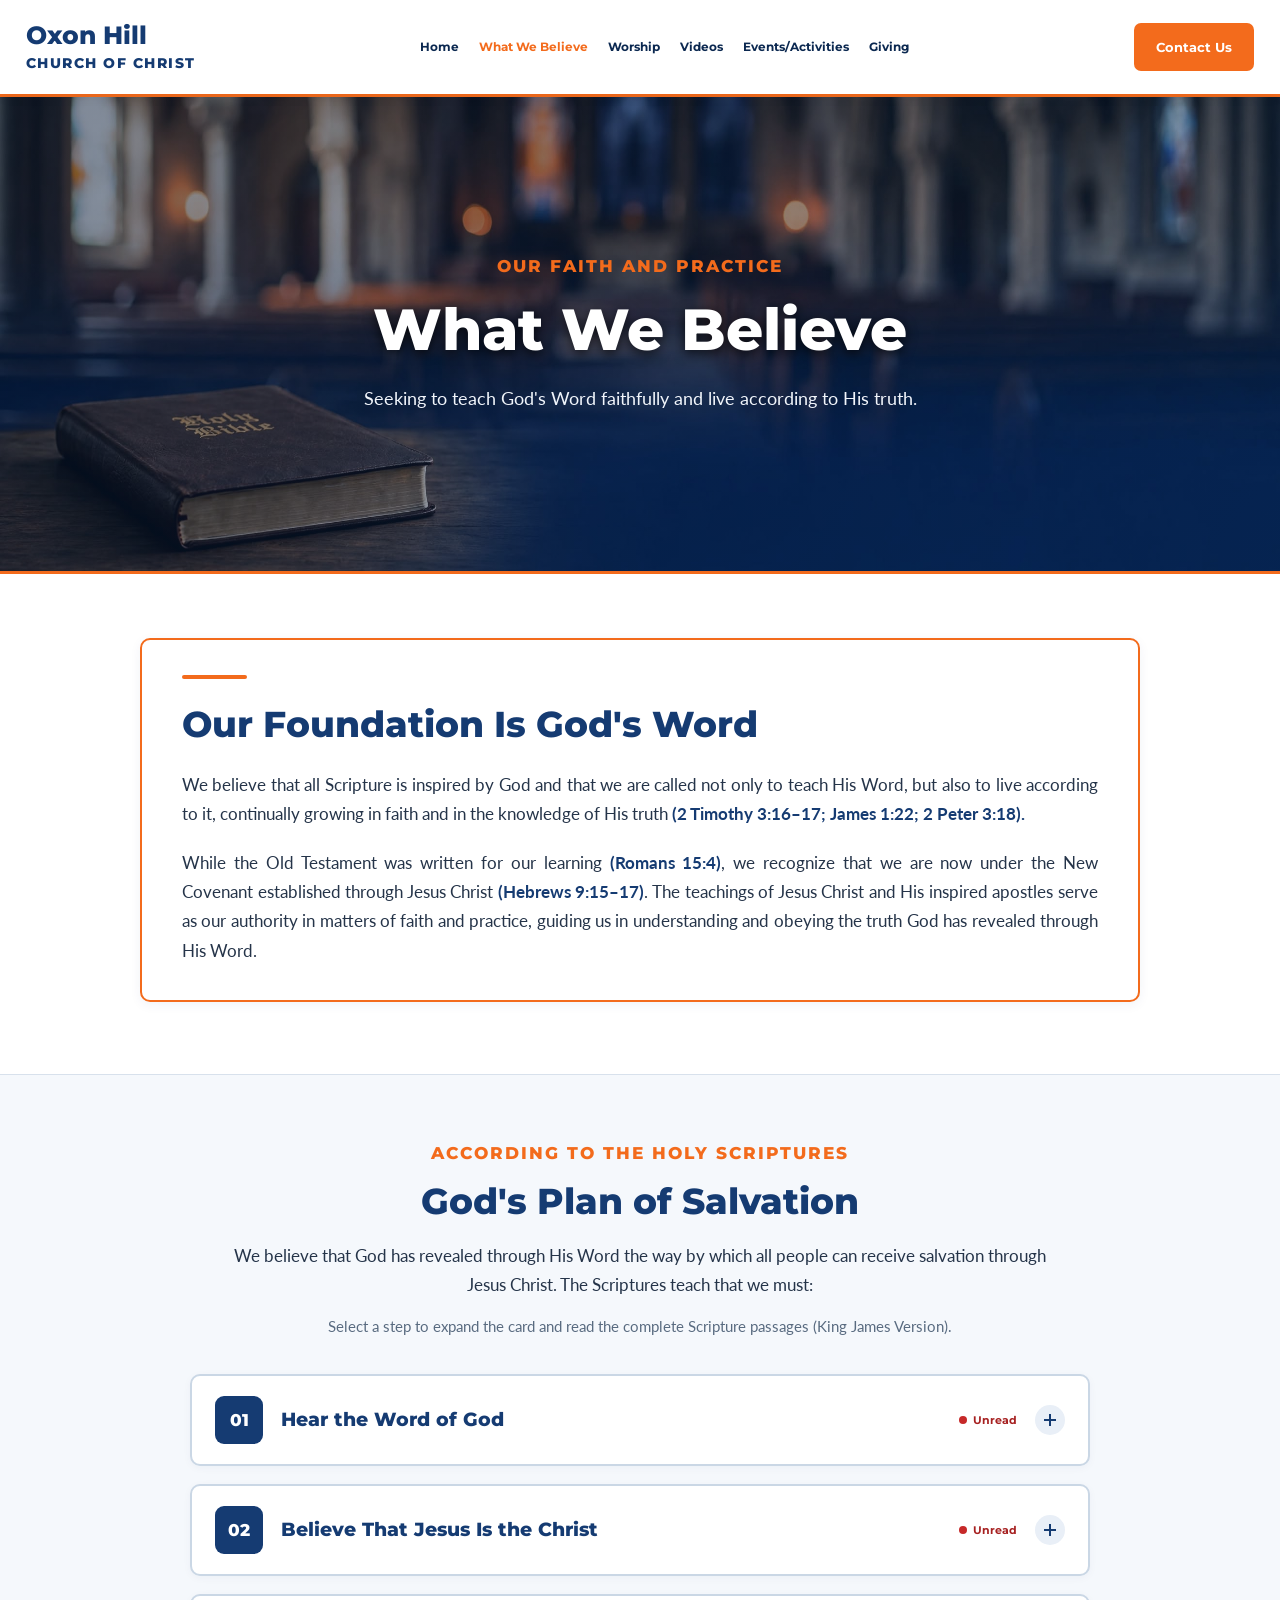
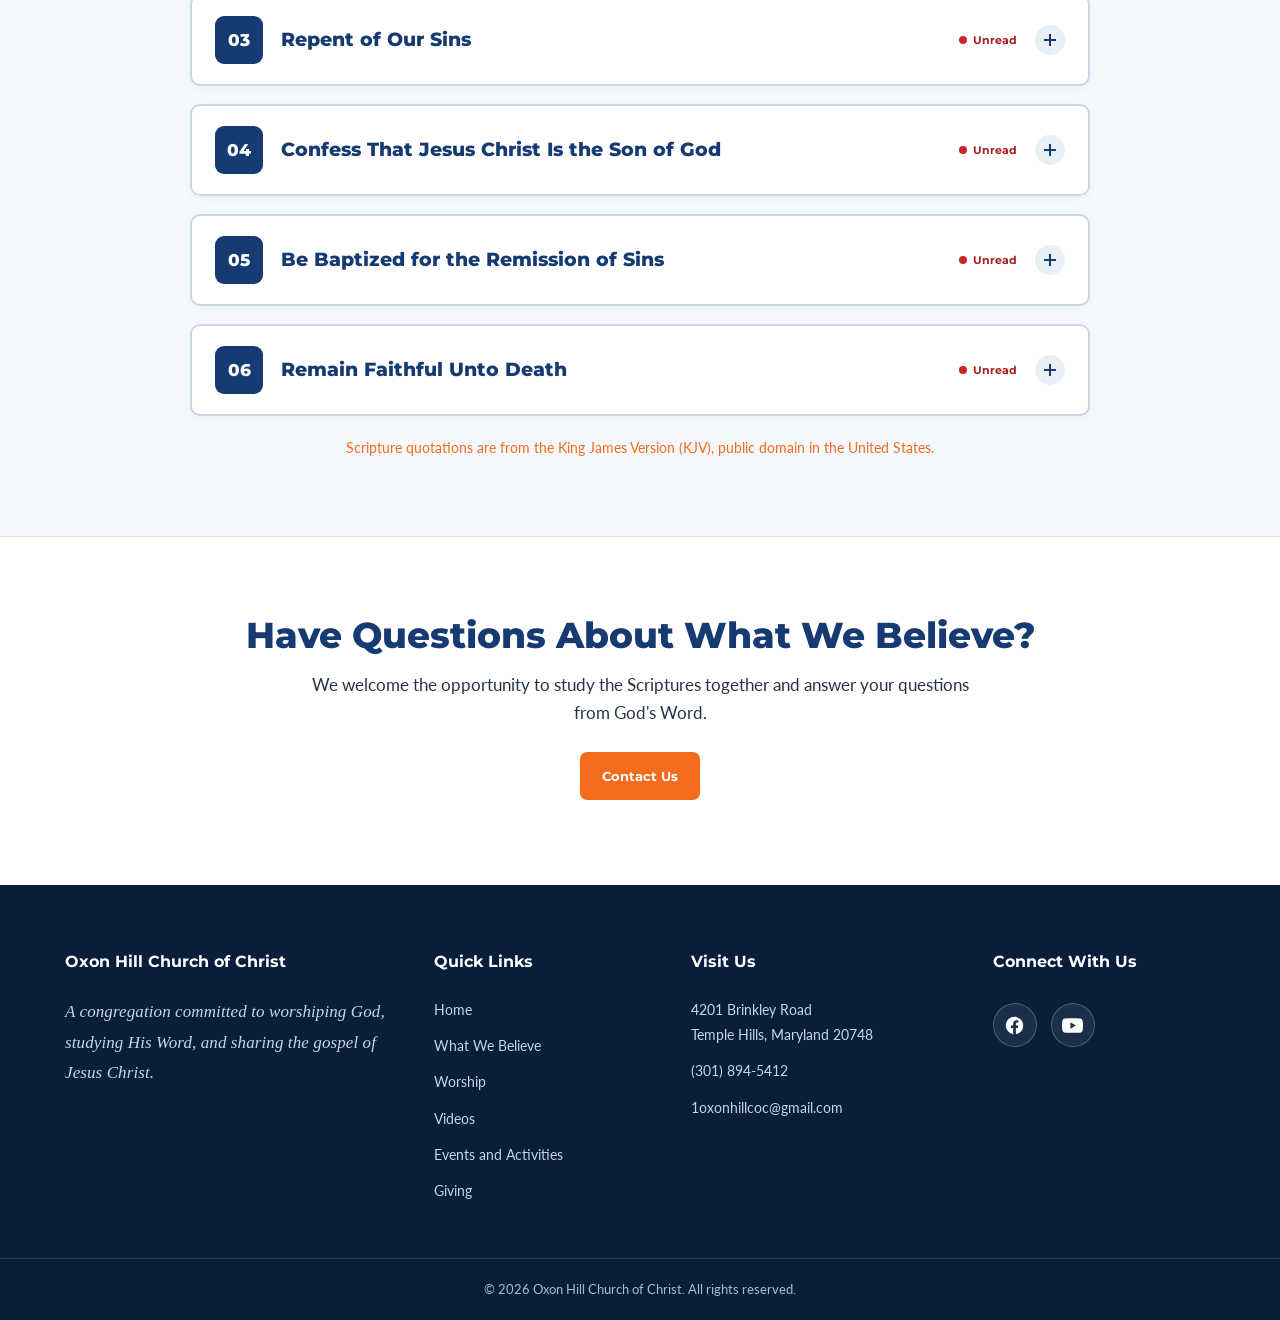
==== commit 2d11d3c1: "Add footer.css stylesheet link to beliefs.html" ====
--- a/beliefs.html
+++ b/beliefs.html
@@ -20,7 +20,10 @@
     href="https://fonts.googleapis.com/css2?family=Lato:wght@400;700&family=Montserrat:wght@400;500;600;700;800;900&display=swap"
     rel="stylesheet">
 
-  <link rel="stylesheet" href="./beliefs.css">
+  
+<link rel="stylesheet" href="./beliefs.css">
+<link rel="stylesheet" href="./footer.css">
+
 </head>
 
 <body>
--- a/beliefs.css
+++ b/beliefs.css
@@ -215,7 +215,7 @@
 }
 
 /* ======================================
-   PAGE HERO - IMAGE MOVED UP 24PX
+   PAGE HERO - FULL IMAGE COVERAGE
 ====================================== */
 
 .page-hero {
@@ -237,20 +237,15 @@
     ),
     url("./Beliefs1.jpeg");
 
-  /* Both layers fill the hero banner */
+  /* Fill the entire banner, edge to edge */
   background-size:
-    cover,
-    cover;
-
-  /*
-    Gradient stays centered.
-
-    Image shifts upward by approximately
-    one-quarter inch (24px).
-  */
+    100% 100%,
+    100% 100%;
+
+  /* Center both background layers */
   background-position:
     center center,
-    center calc(50% - 24px);
+    center center;
 
   background-repeat:
     no-repeat,
@@ -260,6 +255,8 @@
   border-top: 3px solid var(--orange);
   border-bottom: 3px solid var(--orange);
   text-align: center;
+
+  overflow: hidden;
 }
 
 .hero-inner {
@@ -692,143 +689,164 @@
   box-shadow: 0 8px 20px rgba(243,107,28,.22);
 }
 
-/* ======================================
-   FOOTER
-====================================== */
+/* =========================================
+   STANDARD WEBSITE FOOTER
+   MATCHES EVENTS AND ACTIVITIES PAGE
+========================================= */
 
 .site-footer {
   width: 100%;
-  background: var(--navy);
+  background: #081e3b;
   color: var(--white);
-  padding: 55px 25px 20px;
+  padding: 65px 0 0;
 }
 
 .footer-container {
+  width: min(1150px, 92%);
   max-width: 1150px;
-  margin: 0 auto;
+  margin: auto;
+
+  display: grid;
+  grid-template-columns: 1.5fr 1fr 1.2fr 1fr;
+  align-items: start;
+  gap: 35px;
+
+  padding-bottom: 55px;
+}
+
+.footer-column {
   display: flex;
-  justify-content: space-between;
+  flex-direction: column;
   align-items: flex-start;
-  gap: 40px;
-}
-
-.footer-left {
-  flex: 1;
-}
-
-.footer-church-name {
-  margin: 0 0 22px;
-  color: var(--white);
-  font-family: "Montserrat", Arial, sans-serif;
-  font-size: clamp(1.5rem, 2.5vw, 2.1rem);
-  font-weight: 400;
-  line-height: 1.4;
-}
-
-.footer-church-name strong {
-  font-weight: 800;
-}
-
-.footer-contact p {
+  gap: 11px;
+  min-width: 0;
+}
+
+.footer-column h3 {
   margin: 0 0 12px;
   color: var(--white);
-  font-size: 1rem;
-}
-
-.footer-contact-label {
-  display: inline-block;
-  min-width: 75px;
+
+  font-family: "Montserrat", Arial, sans-serif;
+  font-size: 16px;
   font-weight: 700;
-}
-
-.footer-contact a {
-  color: var(--white);
-  transition: color .25s ease;
-}
-
-.footer-contact a:hover {
+  line-height: 1.5;
+}
+
+.footer-column p,
+.footer-column a {
+  margin: 0;
+  color: #c6d4e7;
+  font-size: 14px;
+  line-height: 1.8;
+}
+
+.footer-about p {
+  font-family: Georgia, "Times New Roman", serif;
+  font-size: 17px;
+  font-style: italic;
+  font-weight: 400;
+  line-height: 1.8;
+  letter-spacing: 0.1px;
+}
+
+.footer-column a {
+  transition: color 0.2s ease;
+  overflow-wrap: anywhere;
+}
+
+.footer-column a:hover {
   color: var(--orange);
-  text-decoration: underline;
-}
-
-.footer-right {
-  min-width: 200px;
-  text-align: right;
-}
-
-.footer-right h3 {
-  margin: 0 0 20px;
-  color: var(--white);
-  font-family: "Montserrat", Arial, sans-serif;
-  font-size: 1.5rem;
-  font-weight: 700;
-}
-
-.footer-social-links {
+}
+
+/* =========================================
+   FACEBOOK AND YOUTUBE ICONS
+   SMALL CIRCULAR DESIGN
+========================================= */
+
+.site-footer .footer-social-links {
   display: flex;
-  justify-content: flex-end;
+  flex-direction: row;
   align-items: center;
-  gap: 15px;
-}
-
-/* ======================================
-   CORRECTED FOOTER SOCIAL ICONS
-====================================== */
-
-.footer-social-icon {
+  justify-content: flex-start;
+  gap: 14px;
+  margin-top: 6px;
+}
+
+.site-footer .footer-social-links .footer-social-icon,
+.site-footer .footer-social-links .facebook-icon,
+.site-footer .footer-social-links .youtube-icon {
   display: inline-flex;
+  flex: 0 0 44px;
+  align-items: center;
   justify-content: center;
-  align-items: center;
-  flex-shrink: 0;
-
-  width: 60px;
-  height: 60px;
-  padding: 12px;
-
-  color: var(--white);
-  border-radius: 10px;
-  overflow: visible;
+
+  width: 44px;
+  height: 44px;
+  min-width: 44px;
+  min-height: 44px;
+
+  padding: 0;
+  border-radius: 50%;
+
+  background: rgba(255, 255, 255, 0.08);
+  border: 1px solid rgba(255, 255, 255, 0.22);
+
+  color: #ffffff;
+  box-shadow: none;
+  line-height: 0;
+  overflow: hidden;
 
   transition:
-    transform .25s ease,
-    box-shadow .25s ease;
-}
-
-.footer-social-icon svg {
+    background 0.3s ease,
+    border-color 0.3s ease,
+    transform 0.3s ease,
+    box-shadow 0.3s ease;
+}
+
+.site-footer .footer-social-icon svg {
   display: block;
-  width: 34px;
-  height: 34px;
-  max-width: 100%;
-  max-height: 100%;
-  flex-shrink: 0;
-  overflow: visible;
-}
-
-.footer-facebook {
-  background: #1877f2;
-}
-
-.footer-youtube {
-  background: #ff0033;
-}
-
-.footer-social-icon:hover {
-  transform: translateY(-4px) scale(1.04);
-  box-shadow: 0 7px 16px rgba(0,0,0,.22);
-}
+  flex: 0 0 auto;
+
+  width: 21px;
+  height: 21px;
+
+  fill: currentColor;
+  color: #ffffff;
+}
+
+.site-footer .footer-social-icon svg path {
+  fill: currentColor;
+}
+
+.site-footer .footer-social-links .footer-social-icon:hover {
+  background: var(--orange);
+  border-color: var(--orange);
+  color: #ffffff;
+
+  transform: translateY(-4px);
+  box-shadow: 0 8px 20px rgba(243,107,28,.25);
+}
+
+.site-footer .footer-social-icon:focus-visible {
+  outline: 3px solid var(--orange);
+  outline-offset: 4px;
+}
+
+/* =========================================
+   FOOTER COPYRIGHT
+========================================= */
 
 .footer-bottom {
-  max-width: 1150px;
-  margin: 40px auto 0;
-  padding-top: 20px;
-  border-top: 1px solid rgba(255,255,255,.3);
+  width: 100%;
+  border-top: 1px solid rgba(255,255,255,.12);
   text-align: center;
-}
-
-.footer-bottom p {
+
+  padding: 20px;
   margin: 0;
-  color: rgba(255,255,255,.85);
-  font-size: .9rem;
+
+  color: #aabbd2;
+  font-size: 13px;
+  line-height: 1.6;
 }
 
 /* ======================================
@@ -909,35 +927,38 @@
     padding-bottom: 60px;
   }
 
+  /* MOBILE FOOTER */
+
   .site-footer {
-    padding: 40px 20px 20px;
+    padding: 45px 0 0;
   }
 
   .footer-container {
-    flex-direction: column;
-    align-items: flex-start;
+    width: 90%;
+    grid-template-columns: 1fr;
     gap: 35px;
-  }
-
-  .footer-church-name {
-    font-size: 1.5rem;
-  }
-
-  .footer-contact p {
+    padding-bottom: 40px;
+  }
+
+  .footer-column h3 {
+    margin-bottom: 8px;
+  }
+
+  .footer-column p,
+  .footer-column a {
     overflow-wrap: anywhere;
   }
 
-  .footer-right {
-    min-width: 0;
-    text-align: left;
-  }
-
-  .footer-social-links {
+  .footer-about p {
+    font-size: 16px;
+  }
+
+  .site-footer .footer-social-links {
     justify-content: flex-start;
   }
 
   .footer-bottom {
-    margin-top: 35px;
+    padding: 20px 15px;
   }
 }
 
@@ -959,6 +980,12 @@
     justify-content: center;
     flex-wrap: wrap;
     gap: 16px;
+  }
+
+  /* TABLET FOOTER */
+
+  .footer-container {
+    grid-template-columns: repeat(2, minmax(0, 1fr));
   }
 }
 
@@ -1018,22 +1045,28 @@
     font-size: 11px;
   }
 
-  /* MOBILE HERO - IMAGE MOVED UP */
+  /* MOBILE HERO - FULL IMAGE COVERAGE */
 
   .page-hero {
     min-height: 400px;
 
     background-size:
-      cover,
-      cover;
+      100% 100%,
+      100% 100%;
 
     background-position:
       center center,
-      center calc(50% - 24px);
+      center center;
   }
 
   .hero-inner {
     padding: 85px 18px;
+  }
+
+  /* MOBILE FOOTER */
+
+  .footer-container {
+    grid-template-columns: 1fr;
   }
 }
 
@@ -1123,7 +1156,7 @@
   .reading-status,
   .closing-button,
   .footer-social-icon,
-  .footer-contact a,
+  .footer-column a,
   .salvation-spotlight-overlay,
   .salvation-section {
     transition: none;
--- a/footer.css
+++ b/footer.css
@@ -0,0 +1,246 @@
+
+/* =========================================
+   OXON HILL CHURCH OF CHRIST
+   STANDARD WEBSITE FOOTER
+   REFERENCE: BELIEFS.CSS
+========================================= */
+
+.site-footer {
+  width: 100%;
+  background: #081e3b;
+  color: #ffffff;
+  padding: 65px 0 0;
+}
+
+.site-footer .footer-container {
+  width: min(1150px, 92%);
+  max-width: 1150px;
+  margin: auto;
+
+  display: grid;
+  grid-template-columns: 1.5fr 1fr 1.2fr 1fr;
+  align-items: start;
+  gap: 35px;
+
+  padding-bottom: 55px;
+}
+
+.site-footer .footer-column {
+  display: flex;
+  flex-direction: column;
+  align-items: flex-start;
+  gap: 11px;
+  min-width: 0;
+}
+
+.site-footer .footer-column h3 {
+  margin: 0 0 12px;
+  padding: 0;
+
+  color: #ffffff;
+
+  font-family: "Montserrat", Arial, sans-serif;
+  font-size: 16px;
+  font-weight: 700;
+  line-height: 1.5;
+}
+
+.site-footer .footer-column p,
+.site-footer .footer-column a {
+  margin: 0;
+  padding: 0;
+
+  color: #c6d4e7;
+
+  font-family: "Lato", Arial, sans-serif;
+  font-size: 14px;
+  font-weight: 400;
+  line-height: 1.8;
+}
+
+.site-footer .footer-about p {
+  font-family: Georgia, "Times New Roman", serif;
+  font-size: 17px;
+  font-style: italic;
+  font-weight: 400;
+  line-height: 1.8;
+  letter-spacing: 0.1px;
+}
+
+.site-footer .footer-column a {
+  text-decoration: none;
+  transition: color 0.2s ease;
+  overflow-wrap: anywhere;
+}
+
+.site-footer .footer-column a:hover {
+  color: #f36b1c;
+}
+
+/* =========================================
+   SOCIAL MEDIA ICONS
+========================================= */
+
+.site-footer .footer-social-links {
+  display: flex;
+  flex-direction: row;
+  align-items: center;
+  justify-content: flex-start;
+  gap: 14px;
+  margin-top: 6px;
+}
+
+.site-footer .footer-social-links .footer-social-icon,
+.site-footer .footer-social-links .facebook-icon,
+.site-footer .footer-social-links .youtube-icon {
+  display: inline-flex;
+  flex: 0 0 44px;
+  align-items: center;
+  justify-content: center;
+
+  width: 44px;
+  height: 44px;
+  min-width: 44px;
+  min-height: 44px;
+
+  padding: 0;
+  margin: 0;
+
+  border-radius: 50%;
+  background: rgba(255, 255, 255, 0.08);
+  border: 1px solid rgba(255, 255, 255, 0.22);
+
+  color: #ffffff;
+  box-shadow: none;
+  line-height: 0;
+  overflow: hidden;
+
+  transition:
+    background 0.3s ease,
+    border-color 0.3s ease,
+    transform 0.3s ease,
+    box-shadow 0.3s ease;
+}
+
+.site-footer .footer-social-icon svg {
+  display: block;
+  flex: 0 0 auto;
+
+  width: 21px;
+  height: 21px;
+
+  fill: currentColor;
+  color: #ffffff;
+}
+
+.site-footer .footer-social-icon svg path {
+  fill: currentColor;
+}
+
+.site-footer .footer-social-links .footer-social-icon:hover {
+  background: #f36b1c;
+  border-color: #f36b1c;
+  color: #ffffff;
+
+  transform: translateY(-4px);
+  box-shadow: 0 8px 20px rgba(243, 107, 28, 0.25);
+}
+
+.site-footer .footer-social-icon:focus-visible {
+  outline: 3px solid #f36b1c;
+  outline-offset: 4px;
+}
+
+/* =========================================
+   COPYRIGHT
+========================================= */
+
+.site-footer .footer-bottom {
+  width: 100%;
+
+  border-top: 1px solid rgba(255, 255, 255, 0.12);
+  text-align: center;
+
+  padding: 20px;
+  margin: 0;
+
+  color: #aabbd2;
+  font-family: "Lato", Arial, sans-serif;
+  font-size: 13px;
+  line-height: 1.6;
+}
+
+/* =========================================
+   TABLET
+========================================= */
+
+@media (max-width: 1100px) {
+  .site-footer .footer-container {
+    grid-template-columns: repeat(2, minmax(0, 1fr));
+  }
+}
+
+@media (max-width: 900px) {
+  .site-footer .footer-container {
+    gap: 25px;
+  }
+}
+
+/* =========================================
+   MOBILE
+========================================= */
+
+@media (max-width: 700px) {
+  .site-footer .footer-container {
+    grid-template-columns: 1fr;
+  }
+}
+
+@media (max-width: 600px) {
+  .site-footer {
+    padding: 45px 0 0;
+  }
+
+  .site-footer .footer-container {
+    width: 90%;
+    grid-template-columns: 1fr;
+    gap: 35px;
+    padding-bottom: 40px;
+  }
+
+  .site-footer .footer-column h3 {
+    margin-bottom: 8px;
+  }
+
+  .site-footer .footer-column p,
+  .site-footer .footer-column a {
+    overflow-wrap: anywhere;
+  }
+
+  .site-footer .footer-about p {
+    font-size: 16px;
+  }
+
+  .site-footer .footer-social-links {
+    justify-content: flex-start;
+  }
+
+  .site-footer .footer-bottom {
+    padding: 20px 15px;
+  }
+}
+
+/* =========================================
+   REDUCED MOTION
+========================================= */
+
+@media (prefers-reduced-motion: reduce) {
+  .site-footer .footer-column a,
+  .site-footer .footer-social-icon {
+    transition: none;
+  }
+
+  .site-footer .footer-social-icon:hover {
+    transform: none;
+  }
+}
